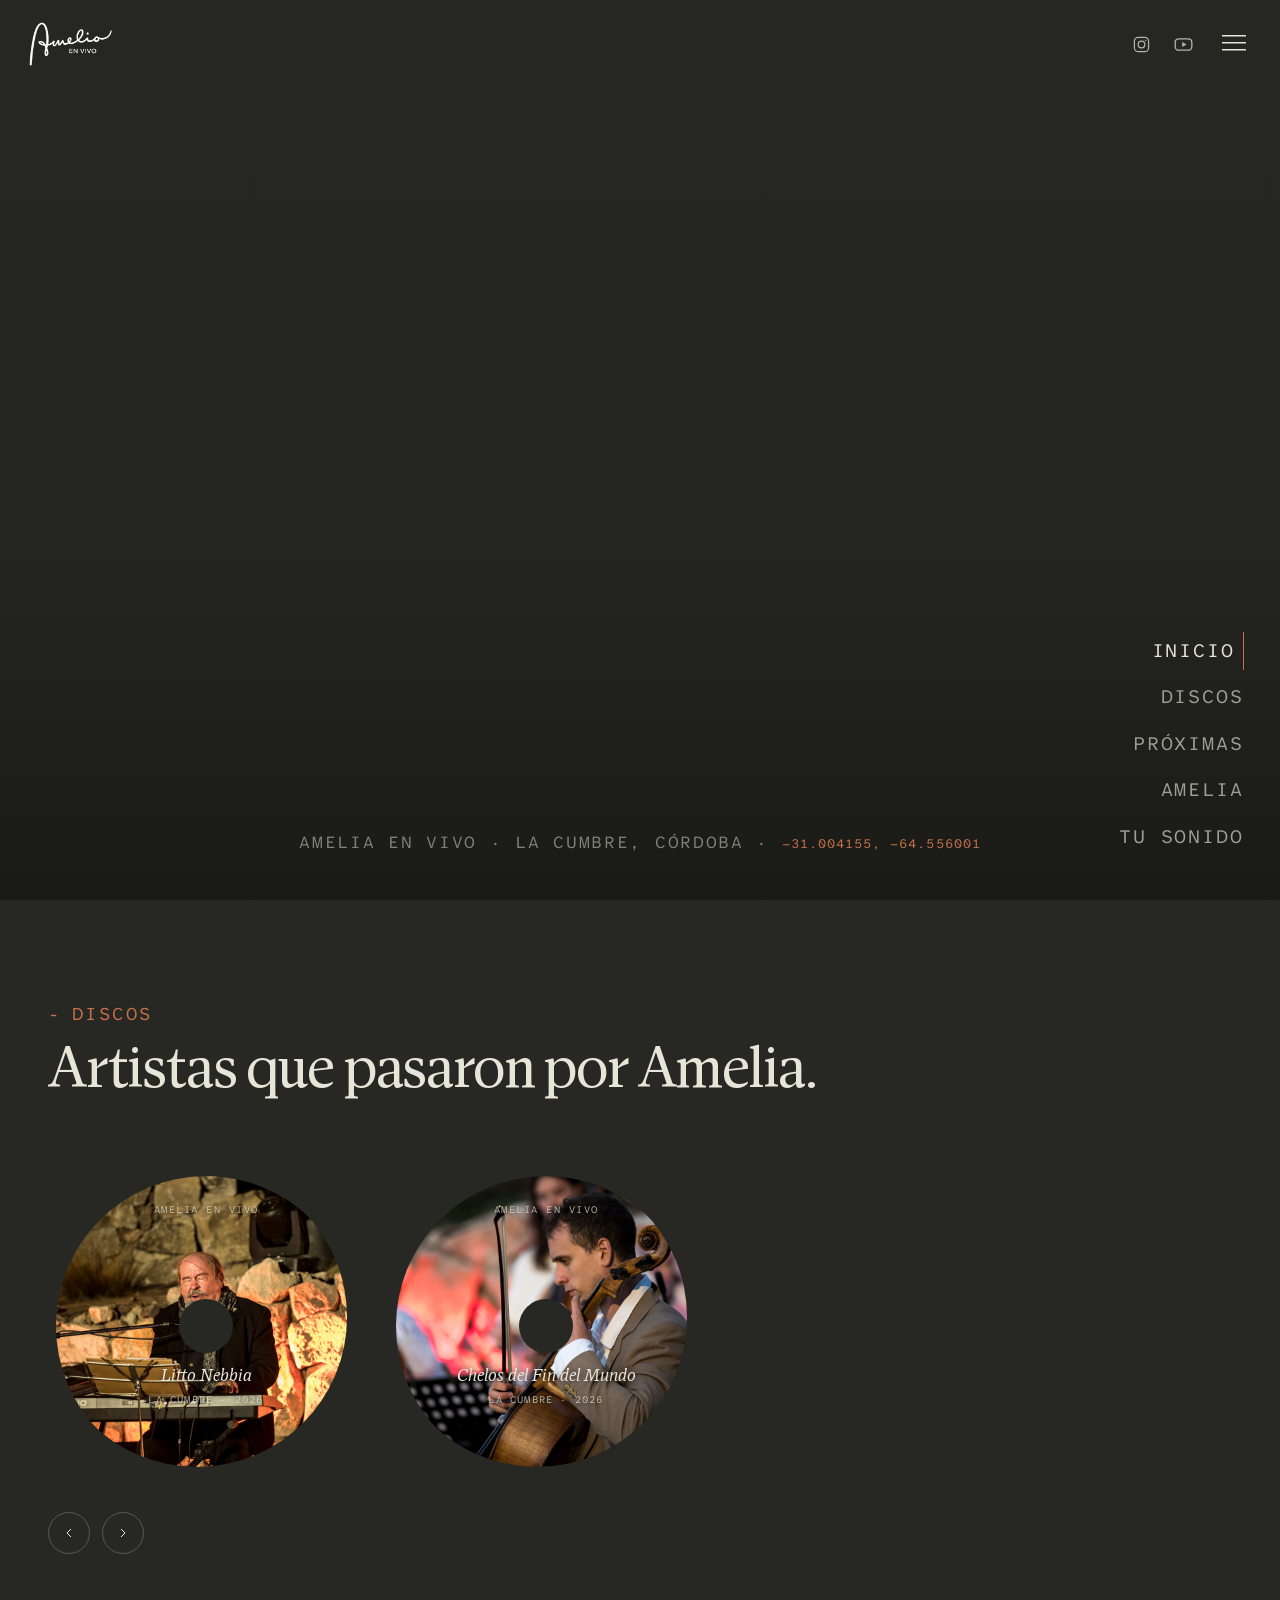
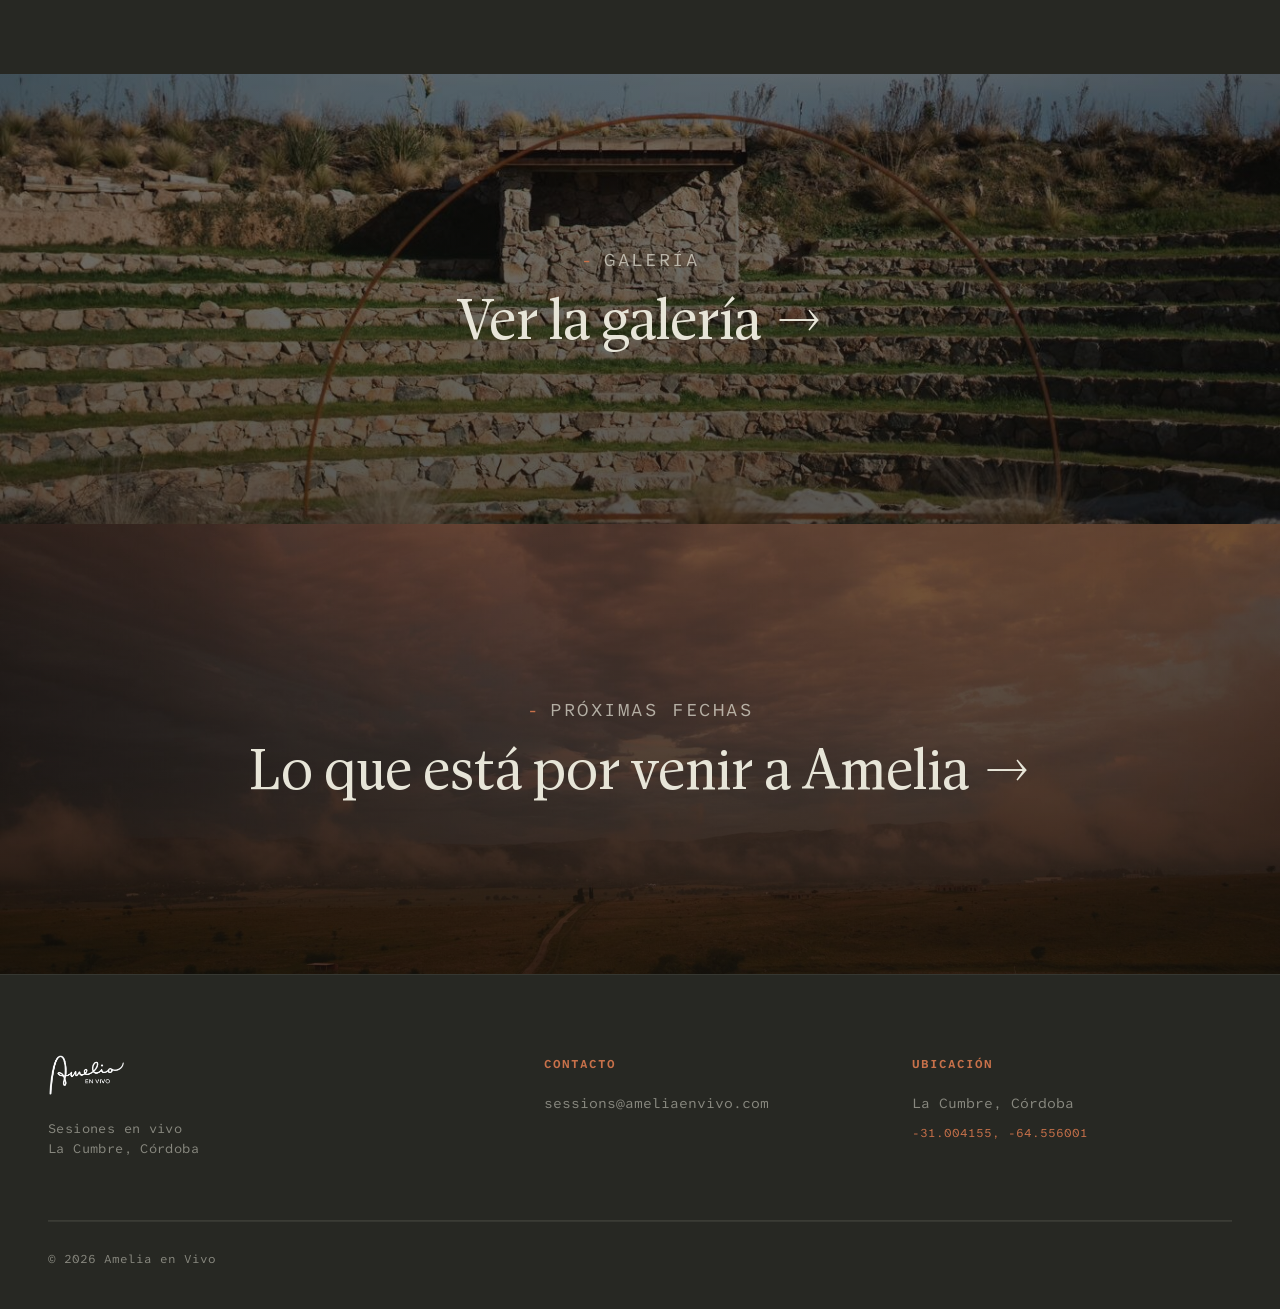
==== web/index.html @ 361a7086 "Sumar tipografia Antonia, foto de Finca Amelia, tarjeta Coro Caledonia y link Discos - Antonia (H1/H" ====
<!DOCTYPE html>
<html lang="es">
<head>
<meta charset="UTF-8">
<meta name="viewport" content="width=device-width, initial-scale=1.0">
<title>Amelia en Vivo · La Cumbre, Córdoba</title>
<meta name="description" content="Amelia en Vivo. Música en vivo, de cerca. La Cumbre, Córdoba.">
<link rel="icon" type="image/x-icon" href="images/favicon.ico">
<link rel="icon" type="image/png" sizes="512x512" href="images/favicon-512.png">
<link rel="icon" type="image/png" sizes="192x192" href="images/favicon-192.png">
<link rel="apple-touch-icon" sizes="512x512" href="images/favicon-512.png">
<link rel="preconnect" href="https://fonts.googleapis.com">
<link rel="preconnect" href="https://fonts.gstatic.com" crossorigin>
<link rel="stylesheet" href="css/styles.css">
</head>
<body>
<nav class="nav-colors">
  <a href="index.html" class="nav-colors-logo">
    <img src="images/logo-amelia.png" alt="Amelia en Vivo" style="height:44px;width:auto;">
  </a>
  <div class="nav-colors-right">
    <a href="https://www.instagram.com/ameliaenvivo/" target="_blank" rel="noopener" class="nav-colors-social" aria-label="Instagram">
      <svg width="19" height="19" viewBox="0 0 24 24" fill="none" stroke="currentColor" stroke-width="1.5">
        <rect x="3" y="3" width="18" height="18" rx="5"/>
        <circle cx="12" cy="12" r="4.2"/>
        <circle cx="17.2" cy="6.8" r="0.9" fill="currentColor" stroke="none"/>
      </svg>
    </a>
    <a href="https://www.youtube.com/@AmeliaEnVivo" target="_blank" rel="noopener" class="nav-colors-social" aria-label="YouTube">
      <svg width="21" height="21" viewBox="0 0 24 24" fill="none" stroke="currentColor" stroke-width="1.5">
        <rect x="2.5" y="5.5" width="19" height="13" rx="4"/>
        <path d="M10.5 9.2l5 2.8-5 2.8z" fill="currentColor" stroke="none"/>
      </svg>
    </a>
    <button class="nav-colors-burger" aria-label="Menú" id="menuOpen">
      <svg width="24" height="16" viewBox="0 0 24 16" fill="none">
        <rect y="0" width="24" height="1.5" fill="currentColor"/>
        <rect y="7" width="24" height="1.5" fill="currentColor"/>
        <rect y="14" width="24" height="1.5" fill="currentColor"/>
      </svg>
    </button>
  </div>
</nav>

<!-- OVERLAY MENU -->
<div class="menu-overlay" id="menuOverlay">
  <div class="menu-overlay-inner">
    <div class="menu-overlay-top">
      <a href="index.html" class="menu-overlay-logo">
        <img src="images/logo-amelia.png" alt="Amelia en Vivo" style="height:44px;width:auto;">
      </a>
      <button class="menu-overlay-close" id="menuClose" aria-label="Cerrar">
        <svg width="20" height="20" viewBox="0 0 20 20" fill="none">
          <path d="M2 2l16 16M18 2L2 18" stroke="currentColor" stroke-width="1.5"/>
        </svg>
      </button>
    </div>
    <nav class="menu-overlay-nav">
      <a href="index.html" class="menu-overlay-link" data-page="index.html">Inicio</a>
      <a href="#discos" class="menu-overlay-link">Discos</a>
      <a href="about.html" class="menu-overlay-link" data-page="about.html">Amelia</a>
      <a href="future-sounds.html" class="menu-overlay-link" data-page="future-sounds.html">Próximas Sesiones</a>
      <a href="your-sound.html" class="menu-overlay-link" data-page="your-sound.html">Tu Sonido</a>
    </nav>
    <div class="menu-overlay-secondary">
      <a href="your-sound.html" class="menu-overlay-cta">Mandá tu demo <span>→</span></a>
      <p class="menu-overlay-cta-sub">Para tener chances de tocar en Amelia</p>
    </div>
    <div class="menu-overlay-bottom">
      <a href="mailto:sessions@ameliaenvivo.com">sessions@ameliaenvivo.com</a>
      <a href="https://instagram.com/ameliaenvivo" target="_blank" rel="noopener">Instagram</a>
    </div>
  </div>
</div>

<!-- HERO VIDEO -->
<header class="hero-colors">
  <div class="hero-colors-bg">
    <video autoplay muted loop playsinline preload="auto">
      <source src="video/reel-amelia.mp4" type="video/mp4">
    </video>
    <div class="hero-colors-overlay"></div>
  </div>

  <nav class="hero-cats">
    <a href="index.html" class="hero-cat active">Inicio</a>
    <a href="#discos" class="hero-cat">Discos</a>
    <a href="future-sounds.html" class="hero-cat">Próximas</a>
    <a href="about.html" class="hero-cat">Amelia</a>
    <a href="your-sound.html" class="hero-cat">Tu Sonido</a>
  </nav>

  <div class="hero-tagline">Amelia en Vivo · La Cumbre, Córdoba · <a href="https://www.google.com/maps/place/Amelia+La+Cumbre/@-31.0041527,-64.5572885,489m/data=!3m1!1e3!4m12!1m5!3m4!2zMzHCsDAwJzE1LjAiUyA2NMKwMzMnMjEuNiJX!8m2!3d-31.004155!4d-64.556001!3m5!1s0x942d9bf448ba1163:0xab26588932212530!8m2!3d-31.0029512!4d-64.556403!16s%2Fg%2F11rp_4b8sm" target="_blank" rel="noopener" class="hero-gps">−31.004155, −64.556001</a></div>
</header>

<!-- DISCOS -->
<section class="bg-black section-pad-lg reveal" id="discos">
  <div class="wrap">
    <div class="section-head-editorial">
      <div class="eyebrow">Discos</div>
      <h2 class="display-title" style="font-size:clamp(30px,4.6vw,62px);">Artistas que pasaron por Amelia.</h2>
    </div>

    <div class="carousel-wrap">
      <div class="carousel">

        <a href="https://www.youtube.com/watch?v=dd43VsST92w" class="cd-card" target="_blank" rel="noopener">
          <div class="cd-disc">
            <div class="cd-label-top">Amelia en vivo</div>
            <img src="images/cd-litto-nebbia.jpg" alt="Litto Nebbia en Amelia en Vivo">
            <div class="cd-overlay-info">
              <div class="cd-overlay-artist">Litto Nebbia</div>
              <div class="cd-overlay-date">La Cumbre · 2026</div>
            </div>
            <div class="cd-hole"></div>
            <div class="cd-play">
              <svg width="18" height="18" viewBox="0 0 24 24" fill="currentColor"><path d="M8 5v14l11-7z"/></svg>
            </div>
          </div>
        </a>

        <a href="https://youtube.com/@ameliaenvivo" class="cd-card" target="_blank" rel="noopener">
          <div class="cd-disc">
            <div class="cd-label-top">Amelia en vivo</div>
            <img src="images/cd-chelos-fin-del-mundo.jpg" alt="Chelos del Fin del Mundo en Amelia en Vivo">
            <div class="cd-overlay-info">
              <div class="cd-overlay-artist">Chelos del Fin del Mundo</div>
              <div class="cd-overlay-date">La Cumbre · 2026</div>
            </div>
            <div class="cd-hole"></div>
            <div class="cd-play">
              <svg width="18" height="18" viewBox="0 0 24 24" fill="currentColor"><path d="M8 5v14l11-7z"/></svg>
            </div>
          </div>
        </a>

      </div>
      <div class="carousel-nav">
        <button class="c-prev" aria-label="Anterior"><svg width="16" height="16" viewBox="0 0 24 24" fill="none" stroke="currentColor" stroke-width="1.5"><path d="M15 18l-6-6 6-6"/></svg></button>
        <button class="c-next" aria-label="Siguiente"><svg width="16" height="16" viewBox="0 0 24 24" fill="none" stroke="currentColor" stroke-width="1.5"><path d="M9 18l6-6-6-6"/></svg></button>
      </div>
    </div>
  </div>
</section>

<!-- GALERÍA (banda) -->
<a href="about.html#galeria" class="galeria-band reveal">
  <img src="images/amelia-31.jpg" alt="Amelia en Vivo">
  <div class="galeria-band-overlay"></div>
  <div class="galeria-band-text">
    <div class="eyebrow" style="justify-content:center;color:rgba(231,229,216,0.7);">Galería</div>
    <span class="galeria-band-cta">Ver la galería <span>→</span></span>
  </div>
</a>

<!-- PRÓXIMAS FECHAS -->
<a href="future-sounds.html" class="galeria-band reveal">
  <img src="images/atardecer-04.jpg" alt="Próximas sesiones en Amelia en Vivo">
  <div class="galeria-band-overlay"></div>
  <div class="galeria-band-text">
    <div class="eyebrow" style="justify-content:center;color:rgba(231,229,216,0.7);">Próximas fechas</div>
    <span class="galeria-band-cta">Lo que está por venir a Amelia <span>→</span></span>
  </div>
</a>

<footer>
  <div class="wrap">
    <div class="footer-grid">
      <div>
        <div class="footer-logo"><img src="images/logo-amelia.png" alt="Amelia en Vivo" style="height:40px;width:auto;"></div>
        <p class="footer-tag">Sesiones en vivo<br>La Cumbre, Córdoba</p>
      </div>
      <div class="footer-col">
        <h4>Contacto</h4>
        <a href="mailto:sessions@ameliaenvivo.com">sessions@ameliaenvivo.com</a>
      </div>
      <div class="footer-col">
        <h4>Ubicación</h4>
        <p>La Cumbre, Córdoba</p>
        <a href="https://www.google.com/maps/place/Amelia+La+Cumbre/@-31.0041527,-64.5572885,489m/data=!3m1!1e3!4m12!1m5!3m4!2zMzHCsDAwJzE1LjAiUyA2NMKwMzMnMjEuNiJX!8m2!3d-31.004155!4d-64.556001!3m5!1s0x942d9bf448ba1163:0xab26588932212530!8m2!3d-31.0029512!4d-64.556403!16s%2Fg%2F11rp_4b8sm" target="_blank" rel="noopener" style="color:var(--accent);font-family:var(--mono);font-size:12px;">-31.004155, -64.556001</a>
      </div>
    </div>
    <div class="divider"></div>
    <div class="footer-bottom">
      <span>© 2026 Amelia en Vivo</span>
    </div>
  </div>
</footer>

<script src="js/main.js"></script>
</body>
</html>
---- web/css/styles.css ----
/* Fonts: Atkinson Hyperlegible Mono (libre) + Antonia (licencia Atipo, cortes ópticos H1/H2/H3/Text) */
@import url('https://fonts.googleapis.com/css2?family=Atkinson+Hyperlegible+Mono:ital,wght@0,100..900;1,100..900&display=swap');

@font-face{
  font-family:'AntoniaH1';
  src:url('../fonts/AntoniaH1-Regular.woff2') format('woff2'),
      url('../fonts/AntoniaH1-Regular.woff') format('woff');
  font-weight:400;font-style:normal;font-display:swap;
}
@font-face{
  font-family:'AntoniaH1';
  src:url('../fonts/AntoniaH1-RegularItalic.woff2') format('woff2'),
      url('../fonts/AntoniaH1-RegularItalic.woff') format('woff');
  font-weight:400;font-style:italic;font-display:swap;
}
@font-face{
  font-family:'AntoniaH2';
  src:url('../fonts/AntoniaH2-Regular.woff2') format('woff2'),
      url('../fonts/AntoniaH2-Regular.woff') format('woff');
  font-weight:400;font-style:normal;font-display:swap;
}
@font-face{
  font-family:'AntoniaH2';
  src:url('../fonts/AntoniaH2-RegularItalic.woff2') format('woff2'),
      url('../fonts/AntoniaH2-RegularItalic.woff') format('woff');
  font-weight:400;font-style:italic;font-display:swap;
}
@font-face{
  font-family:'AntoniaH3';
  src:url('../fonts/AntoniaH3-Regular.woff2') format('woff2'),
      url('../fonts/AntoniaH3-Regular.woff') format('woff');
  font-weight:400;font-style:normal;font-display:swap;
}
@font-face{
  font-family:'AntoniaH3';
  src:url('../fonts/AntoniaH3-RegularItalic.woff2') format('woff2'),
      url('../fonts/AntoniaH3-RegularItalic.woff') format('woff');
  font-weight:400;font-style:italic;font-display:swap;
}
@font-face{
  font-family:'AntoniaText';
  src:url('../fonts/AntoniaText-Regular.woff2') format('woff2'),
      url('../fonts/AntoniaText-Regular.woff') format('woff');
  font-weight:400;font-style:normal;font-display:swap;
}
@font-face{
  font-family:'AntoniaText';
  src:url('../fonts/AntoniaText-RegularItalic.woff2') format('woff2'),
      url('../fonts/AntoniaText-RegularItalic.woff') format('woff');
  font-weight:400;font-style:italic;font-display:swap;
}

:root{
  --black: #272823;
  --black-soft: #34352f;
  --beige: #E7E5D8;
  --beige-deep: #DCD9C8;
  --gray: #88887F;
  --accent: #C8714A;   /* Terracota */
  --coral: #C8714A;   /* alias para compatibilidad */
  --accent-dark: #A85A35;  /* Terracota oscura */
  --coral-deep: #A85A35;  /* alias para compatibilidad */
  --green: #455B5C;
  --blue: #5E7F92;
  --mustard: #D9A458;
  --olive: #5C501C;    /* Oliva oficial brandbook */
  --blue-brand: #628599; /* Azul-gris oficial brandbook */
  --amber: #E7B05F;     /* Ámbar (reservado) */

  --serif: 'AntoniaH2', Georgia, serif;
  --serif-h1: 'AntoniaH1', Georgia, serif;
  --serif-h3: 'AntoniaH3', Georgia, serif;
  --serif-text: 'AntoniaText', Georgia, serif;
  --sans: 'Helvetica Neue', Helvetica, Arial, sans-serif;
  --mono: 'Atkinson Hyperlegible Mono', 'Courier New', monospace;

  --max: 1280px;
}

*{margin:0;padding:0;box-sizing:border-box;}

html{scroll-behavior:smooth;}

body{
  background:var(--black);
  color:var(--beige);
  font-family:var(--sans);
  font-size:17px;
  line-height:1.6;
  -webkit-font-smoothing:antialiased;
  overflow-x:hidden;
}

a{color:inherit;text-decoration:none;}

img{display:block;max-width:100%;}

.wrap{max-width:var(--max);margin:0 auto;padding:0 48px;}

/* ---------- Eyebrow / mono labels ---------- */
.eyebrow{
  font-family:var(--mono);
  font-size:18px;
  letter-spacing:0.14em;
  text-transform:uppercase;
  color:var(--accent);
  display:flex;
  align-items:center;
  gap:10px;
}
.eyebrow::before{
  content:'-';
  color:var(--accent);
  font-family:var(--mono);
  display:inline-block;
}

/* ---------- Headings ---------- */
h1,h2,h3{
  font-family:var(--serif);
  font-weight:400;
  line-height:1.08;
  letter-spacing:-0.01em;
}
h1{font-family:var(--serif-h1); font-size:clamp(44px,7.5vw,96px); letter-spacing:-0.02em;}
h2{font-size:clamp(32px,4.5vw,56px); letter-spacing:-0.015em;}
h3{font-family:var(--serif-h3); font-size:clamp(21px,2.4vw,30px);font-style:italic;font-weight:400;}

p{color:var(--gray);}
p.lead{font-size:20px;line-height:1.7;color:#C9C7B8; font-weight:300;}

/* ---------- Nav ---------- */
.nav{
  position:fixed;top:0;left:0;right:0;z-index:100;
  background:rgba(39,40,35,0.88);
  backdrop-filter:blur(10px);
  border-bottom:1px solid rgba(231,229,216,0.08);
}
.nav .wrap{
  display:grid;
  grid-template-columns:1fr auto 1fr;
  align-items:center;
  height:84px;
  gap:24px;
}
.nav-links{display:flex;gap:36px;align-items:center;}
.nav-links a{
  font-family:var(--sans);
  font-size:15px;
  letter-spacing:0.02em;
  color:var(--gray);
  position:relative;
  padding:6px 0;
  transition:color .25s ease;
}
.nav-links a:hover, .nav-links a.active{color:var(--beige);}
.nav-links a.active::after{
  content:'';
  position:absolute;left:0;bottom:-2px;
  width:100%;height:1px;
  background:var(--accent);
}
.nav-logo{
  display:flex;align-items:center;justify-content:center;
  padding:0 10px; /* área de protección: 1/5 de altura del logo (51px/5≈10px) */
}
.nav-logo svg{height:38px;width:auto;}
.nav-right-group{display:flex;align-items:center;justify-content:flex-end;gap:36px;}
.nav-right{display:flex;align-items:center;gap:24px;}
.icon-link{width:18px;height:18px;color:var(--gray);transition:color .2s;}
.icon-link:hover{color:var(--beige);}
.btn{
  font-family:var(--sans);
  font-size:12px;
  letter-spacing:0.04em;
  text-transform:uppercase;
  padding:11px 22px;
  border-radius:2px;
  border:1px solid var(--coral);
  color:var(--coral);
  background:transparent;
  cursor:pointer;
  transition:all .25s ease;
  display:inline-block;
}
.btn:hover{background:var(--accent);color:var(--black);}
.btn-solid{background:var(--accent);color:var(--black);}
.btn-solid:hover{background:var(--accent-dark);border-color:var(--accent-dark);color:#E7E5D8;}

.nav-toggle{display:none;background:none;border:none;color:var(--beige);cursor:pointer;}

/* ---------- Hero ---------- */
.hero{
  position:relative;
  min-height:100vh;
  display:flex;
  align-items:flex-end;
  overflow:hidden;
}
.hero-bg{
  position:absolute;inset:0;
  background-size:cover;
  background-position:center 30%;
  animation:slowzoom 26s ease-in-out infinite alternate;
}
@keyframes slowzoom{
  from{transform:scale(1);}
  to{transform:scale(1.06);}
}
.hero-bg::after{
  content:'';
  position:absolute;inset:0;
  background:linear-gradient(180deg, rgba(39,40,35,0.15) 0%, rgba(39,40,35,0.45) 55%, rgba(39,40,35,0.96) 100%);
}
.hero-content{
  position:relative;z-index:2;
  width:100%;
  padding:0 48px 100px;
  max-width:var(--max);
  margin:0 auto;
}
.hero h1{color:var(--beige);margin:18px 0 28px;max-width:880px;}
.hero-meta{
  display:flex;gap:40px;flex-wrap:wrap;
  font-family:var(--mono);font-size:13px;color:var(--gray);
  letter-spacing:0.03em;
}
.hero-meta strong{color:var(--beige);font-weight:500;}
.scroll-cue{
  position:absolute;bottom:36px;right:48px;z-index:2;
  font-family:var(--mono);font-size:11px;color:var(--gray);
  display:flex;flex-direction:column;align-items:center;gap:10px;
  letter-spacing:0.1em;text-transform:uppercase;
}
.scroll-cue .line{width:1px;height:36px;background:linear-gradient(var(--accent),transparent);animation:pulse 2s ease-in-out infinite;}
@keyframes pulse{0%,100%{opacity:.4;}50%{opacity:1;}}

/* ---------- Sections ---------- */
section{position:relative;}
.section-pad{padding:120px 0;}
.section-pad-sm{padding:80px 0;}
.bg-beige{background:var(--beige);color:var(--black);}
.bg-beige p{color:#5b5a4f;}
.bg-beige .eyebrow{color:var(--coral-deep);}
.bg-black{background:var(--black);}
.bg-soft{background:var(--black-soft);}

.section-head{margin-bottom:64px;max-width:680px;}
.section-head h2{margin-top:14px;}

/* ---------- Grid helpers ---------- */
.grid-2{display:grid;grid-template-columns:1fr 1fr;gap:64px;align-items:center;}
.grid-3{display:grid;grid-template-columns:repeat(3,1fr);gap:32px;}

/* ---------- About teaser (home) ---------- */
.about-teaser-img{position:relative;overflow:hidden;border-radius:2px;}
.about-teaser-img img,
.about-teaser-img video{width:100%;height:560px;object-fit:cover;object-position:center bottom;display:block;}
.about-teaser-img{cursor:pointer;}
.about-teaser-img .vid-play{
  position:absolute;top:50%;left:50%;
  width:74px;height:74px;margin:-37px 0 0 -37px;
  border-radius:50%;
  background:rgba(39,40,35,0.55);
  border:1px solid rgba(231,229,216,0.5);
  display:flex;align-items:center;justify-content:center;
  color:var(--beige);
  transition:all .25s ease;
  z-index:2;
  pointer-events:none;
}
.about-teaser-img:hover .vid-play{background:var(--accent);border-color:var(--accent);transform:scale(1.06);}
.about-teaser-img.is-playing .vid-play{opacity:0;}
.friends-list{margin-top:36px;display:grid;grid-template-columns:1fr 1fr;gap:10px 32px;}
.friends-list div{
  font-family:var(--mono);font-size:13px;
  padding:10px 0;border-bottom:1px solid rgba(231,229,216,0.1);
  display:flex;justify-content:space-between;gap:16px;color:var(--gray);
}
.friends-list div b{color:var(--beige);font-weight:500;font-family:var(--sans);font-size:14px;}
.friends-list div a{color:var(--gray);transition:color .2s;}
.friends-list div a:hover{color:var(--accent);}

/* ---------- Carousel (sessions) ---------- */
.carousel-wrap{position:relative;}
.carousel{
  display:flex;gap:40px;overflow-x:auto;scroll-snap-type:x mandatory;
  padding:20px 8px 28px;
  scrollbar-width:none;
}
.carousel::-webkit-scrollbar{display:none;}

/* CD component */
.cd-card{
  flex:0 0 auto;width:300px;scroll-snap-align:start;
  display:block;
  text-decoration:none;
}
.cd-disc{
  position:relative;
  width:300px;height:300px;
  border-radius:50%;
  overflow:hidden;
  background:transparent;
  transition:transform .4s ease, box-shadow .4s ease;
  box-shadow:none;
}
.cd-card:hover .cd-disc{transform:scale(1.035) rotate(8deg);box-shadow:none;}
.cd-disc img{
  width:106%;height:106%;object-fit:cover;
  margin:-3%;
  filter:brightness(0.88) saturate(1.05) blur(0.4px);
  transition:filter .4s ease;
}
.cd-card:hover .cd-disc img{filter:brightness(0.92) saturate(1.05) blur(0px);}
.cd-disc::before{
  content:'';
  position:absolute;inset:0;
  background:
    repeating-radial-gradient(circle at 50% 50%, rgba(255,255,255,0.05) 0px, rgba(255,255,255,0.05) 1px, transparent 2px, transparent 38px);
  pointer-events:none;
}
.cd-label-top{
  position:absolute;top:26px;left:0;right:0;text-align:center;
  font-family:var(--mono);font-size:10px;letter-spacing:0.15em;
  color:rgba(231,229,216,0.75);text-transform:uppercase;
  z-index:2;
  text-shadow:0 1px 3px rgba(0,0,0,0.5);
}
.cd-hole{
  position:absolute;top:50%;left:50%;
  width:54px;height:54px;
  margin:-27px 0 0 -27px;
  border-radius:50%;
  background:var(--black);
  z-index:2;
  box-shadow:none;
}
.cd-play{
  position:absolute;top:50%;left:50%;
  width:54px;height:54px;
  margin:-27px 0 0 -27px;
  border-radius:50%;
  z-index:3;
  display:flex;align-items:center;justify-content:center;
  color:var(--beige);opacity:0;
  transition:opacity .25s ease;
}
.cd-card:hover .cd-play{opacity:1;}
.cd-card:hover .cd-hole{background:rgba(20,21,18,0.6);}
.cd-info{padding-top:20px;text-align:center;}
.cd-info .tag{font-family:var(--mono);font-size:11px;color:var(--accent);letter-spacing:0.06em;text-transform:uppercase;}
.cd-info h3{margin-top:6px;font-style:normal;font-size:21px;color:var(--beige);}

.carousel-nav{display:flex;gap:12px;margin-top:8px;}
.carousel-nav button{
  width:42px;height:42px;border-radius:50%;border:1px solid rgba(231,229,216,0.25);
  background:none;color:var(--beige);cursor:pointer;display:flex;align-items:center;justify-content:center;
  transition:all .2s;
}
.carousel-nav button:hover{border-color:var(--accent);color:var(--accent);}

/* ---------- Galería band (home → galería) ---------- */
.galeria-band{
  position:relative;display:block;
  height:50vh;min-height:300px;overflow:hidden;
}
.galeria-band img{
  width:100%;height:100%;object-fit:cover;
  filter:brightness(0.62);
  transition:transform .6s ease, filter .4s ease;
}
.galeria-band:hover img{transform:scale(1.04);filter:brightness(0.72);}
.galeria-band-overlay{
  position:absolute;inset:0;
  background:linear-gradient(rgba(20,21,18,0.25),rgba(20,21,18,0.5));
}
.galeria-band-text{
  position:absolute;inset:0;z-index:2;
  display:flex;flex-direction:column;align-items:center;justify-content:center;gap:18px;
}
.galeria-band-cta{
  font-family:var(--serif);font-weight:400;
  font-size:clamp(30px,4.5vw,58px);
  color:var(--beige);line-height:1;
  display:flex;align-items:center;gap:14px;
}
.galeria-band-cta span{display:inline-block;transition:transform .25s ease;}
.galeria-band:hover .galeria-band-cta span{transform:translateX(8px);}

/* ---------- Gallery grid ---------- */
.gallery{
  display:grid;
  grid-template-columns:repeat(4,1fr);
  grid-auto-rows:200px;
  gap:14px;
}
.gallery img{width:100%;height:100%;object-fit:cover;border-radius:2px;}
.gallery .g-big{grid-column:span 2;grid-row:span 2;}
.gallery .g-tall{grid-row:span 2;}

/* ---------- Future Sounds cards - formato brandbook (ticket/phone) ---------- */
.fs-grid{
  display:grid;
  grid-template-columns:repeat(3, 1fr);
  gap:32px;
}
.fs-card{
  display:flex;flex-direction:column;
  border-radius:28px;
  overflow:hidden;
  text-decoration:none;color:inherit;
  position:relative;
  transition:transform .3s ease, box-shadow .3s ease;
  box-shadow:0 0 0 1px rgba(231,229,216,0.08);
}
.fs-card:hover{transform:translateY(-4px);box-shadow:0 22px 44px rgba(0,0,0,0.3), 0 0 0 1px rgba(231,229,216,0.14);}
.fs-card .fs-top{
  position:relative;
  padding:28px 26px 24px;
  min-height:190px;
  display:flex;flex-direction:column;
  overflow:hidden;
}
.fs-card .fs-diag{
  position:absolute;top:38px;right:-10px;width:62%;height:1px;
  background:currentColor;opacity:0.35;
  transform:rotate(18deg);
  transform-origin:right center;
}
.fs-card .fs-meta{
  display:flex;align-items:center;gap:10px;
  font-family:var(--mono);font-size:14px;letter-spacing:0.05em;
  position:relative;z-index:2;
  margin-bottom:18px;
}
.fs-card .fs-meta .fs-date{text-decoration:underline;text-underline-offset:3px;flex-shrink:0;}
.fs-card .fs-name-row{
  display:flex;justify-content:space-between;align-items:flex-end;
  margin-top:auto;
  position:relative;z-index:2;
  gap:10px;
}
.fs-card .fs-name-row h3{
  font-family:var(--sans);font-weight:600;font-style:normal;
  font-size:30px;line-height:1.12;
  text-decoration:underline;text-underline-offset:6px;
  text-decoration-thickness:1.5px;
}
.fs-card .fs-num{
  font-family:var(--sans);font-weight:600;font-size:30px;
  opacity:0.9;flex-shrink:0;
}
.fs-card .fs-sub{
  margin-top:10px;font-size:16px;line-height:1.5;
  position:relative;z-index:2;
  max-width:90%;
}
.fs-card .fs-img{height:280px;overflow:hidden;background:var(--black-soft);}
.fs-card .fs-img img{width:100%;height:100%;object-fit:cover;display:block;transition:transform .5s ease;}
.fs-card:hover .fs-img img{transform:scale(1.04);}
.fs-card .fs-bio{
  padding:26px 26px 28px;
  background:var(--black-soft);
  flex:1;
}
.fs-card .fs-bio p{font-size:16px;line-height:1.65;color:var(--gray);}
.fs-card .fs-bio p b{color:var(--beige);font-weight:500;font-style:normal;}
.fs-card .fs-bottom{
  padding:20px 26px 26px;
  background:var(--black-soft);
  display:flex;justify-content:space-between;align-items:center;
  border-top:1px solid rgba(231,229,216,0.08);
}
.fs-card .fs-bottom .fs-dots{font-family:var(--mono);font-size:13px;letter-spacing:3px;color:var(--gray);}
.fs-card .fs-ticket-btn{
  font-family:var(--mono);font-size:13px;letter-spacing:0.06em;text-transform:uppercase;
  display:flex;align-items:center;gap:8px;
  color:var(--accent);
  border:1px solid var(--accent);
  padding:9px 16px;border-radius:20px;
  transition:all .25s ease;
}
.fs-card:hover .fs-ticket-btn{background:var(--accent);}
.fs-card:hover .fs-ticket-btn span{color:var(--black);}
.fs-card .fs-ticket-btn span{transition:color .25s ease;}

.fs-card.fs-coral .fs-top{background:var(--coral);color:#2b1208;}
.fs-card.fs-blue .fs-top{background:var(--blue);color:#0d1b22;}
.fs-card.fs-beige .fs-top{background:var(--beige);color:var(--black);}
.fs-card.fs-beige .fs-meta{color:var(--coral-deep);}
.fs-card.fs-beige .fs-diag{background:var(--coral-deep);opacity:0.5;}
.fs-card.fs-olive .fs-top{background:var(--olive);color:var(--beige);}

.empty-state{
  padding:140px 0;text-align:center;
}
.empty-state p{font-family:var(--mono);font-size:14px;letter-spacing:0.04em;}

/* ---------- Form (your sound) ---------- */
.form-grid{display:grid;grid-template-columns:1fr 1fr;gap:64px;}
.field{margin-bottom:28px;}
.field label{
  display:block;font-family:var(--mono);font-size:12px;
  letter-spacing:0.04em;text-transform:uppercase;color:var(--gray);margin-bottom:10px;
}
.field label .req{color:var(--accent);}
.field input, .field textarea{
  width:100%;background:transparent;border:none;
  border-bottom:1px solid rgba(39,40,35,0.2);
  color:var(--beige);font-family:var(--sans);font-size:16px;
  padding:10px 2px;outline:none;transition:border-color .2s;
}
.field input:focus, .field textarea:focus{border-color:var(--accent);}
.field-row{display:grid;grid-template-columns:1fr 1fr;gap:24px;}
.field-error-msg{
  display:none;
  font-family:var(--mono);font-size:12px;letter-spacing:0.02em;
  color:#A23E1D;margin-top:8px;
}
.field.has-error input,
.field.has-error textarea{border-bottom-color:#A23E1D;}
.field.has-error .field-error-msg{display:block;}
.form-banner{
  display:none;
  font-family:var(--mono);font-size:13px;line-height:1.6;
  padding:14px 18px;border-radius:4px;margin-bottom:24px;
  border:1px solid #A23E1D;color:#A23E1D;background:rgba(162,62,29,0.06);
}
.form-banner.show{display:block;}
.form-banner.success{
  border-color:var(--green);color:var(--green);background:rgba(69,91,92,0.08);
}
.submit-btn{
  width:100%;padding:16px;background:var(--accent);color:var(--black);
  border:none;font-family:var(--sans);font-size:13px;letter-spacing:0.08em;
  text-transform:uppercase;cursor:pointer;transition:background .2s;border-radius:2px;
}
.submit-btn:hover{background:var(--accent-dark);}
.submit-btn:disabled{opacity:0.6;cursor:not-allowed;}

/* ---------- Footer ---------- */
footer{
  background:var(--black);
  border-top:1px solid rgba(231,229,216,0.08);
  padding:80px 0 40px;
}
.footer-grid{display:grid;grid-template-columns:1.4fr 1fr 1fr;gap:48px;margin-bottom:60px;}
.footer-logo{margin-bottom:24px;padding-bottom:0;} /* área de protección garantizada */
.footer-logo svg{height:44px;width:auto;}
.footer-logo img{display:block;}
.footer-tag{font-family:var(--mono);font-size:13px;color:var(--gray);letter-spacing:0.03em;}
.footer-col h4{
  font-family:var(--mono);font-size:12px;letter-spacing:0.08em;
  text-transform:uppercase;color:var(--accent);margin-bottom:18px;
}
.footer-col p, .footer-col a{
  display:block;font-size:14px;color:var(--gray);margin-bottom:10px;
  font-family:var(--mono);
}
.footer-col a:hover{color:var(--amber);}
.footer-bottom{
  border-top:1px solid rgba(231,229,216,0.08);
  padding-top:28px;
  display:flex;justify-content:space-between;
  font-family:var(--mono);font-size:12px;color:var(--gray);
  flex-wrap:wrap;gap:12px;
}

/* ---------- Misc decorative ---------- */
.divider{height:1px;background:rgba(231,229,216,0.1);margin:0;}
.signature-mark{
  position:absolute;opacity:0.05;pointer-events:none;
  font-family:var(--serif);font-style:italic;
}

/* ---------- Responsive (tablet) ---------- */
@media (max-width: 1180px) and (min-width: 981px){
  .fs-grid{grid-template-columns:repeat(2,1fr);}
}

/* ---------- Responsive ---------- */
@media (max-width: 980px){
  .wrap{padding:0 24px;}
  .nav .wrap{padding:0 20px;grid-template-columns:1fr auto 1fr;}
  .nav-links, .nav-right-group{display:none;}
  .nav.mobile-menu-open{position:fixed;height:100vh;overflow-y:auto;}
  .nav.mobile-menu-open .wrap{
    display:flex;flex-wrap:wrap;
    align-items:center;
  }
  .nav.mobile-menu-open .nav-links,
  .nav.mobile-menu-open .nav-right-group{
    background:var(--black-soft);
    width:100%;
    border-top:1px solid rgba(231,229,216,0.08);
  }
  .nav.mobile-menu-open .nav-links{
    display:flex;flex-direction:column;align-items:flex-start;gap:18px;
    padding:24px 28px;
    order:1;
  }
  .nav.mobile-menu-open .nav-right-group{
    display:flex;flex-direction:column;align-items:flex-start;gap:0;
    padding:0;
    order:2;
  }
  .nav.mobile-menu-open .nav-right-group .nav-links{
    border-top:none;order:0;
  }
  .nav.mobile-menu-open .nav-right{
    order:1;width:100%;padding:18px 28px 24px;
    border-top:1px solid rgba(231,229,216,0.08);
  }
  .nav-toggle{display:block;}
  .grid-2{grid-template-columns:1fr;gap:40px;}
  .grid-3{grid-template-columns:1fr;}
  .friends-list{grid-template-columns:1fr;}
  .gallery{grid-template-columns:repeat(2,1fr);grid-auto-rows:160px;}
  .gallery .g-big{grid-column:span 2;grid-row:span 1;height:320px;}
  .fs-grid{grid-template-columns:1fr;gap:28px;}
  .fs-card .fs-top{min-height:170px;}
  .fs-card .fs-img{height:320px;}
  .form-grid{grid-template-columns:1fr;gap:32px;}
  .field-row{grid-template-columns:1fr;}
  .footer-grid{grid-template-columns:1fr;gap:36px;}
  .cd-card, .cd-disc{width:220px;height:220px;}
  .cd-hole, .cd-play{width:42px;height:42px;margin:-21px 0 0 -21px;}
  .hero-meta{gap:24px;}
  section.section-pad{padding:80px 0;}
}

/* CD overlay info (name + date inside disc) */
.cd-overlay-info{
  position:absolute;bottom:68px;left:0;right:0;
  text-align:center;z-index:2;
  padding:0 16px;
  pointer-events:none;
}
.cd-overlay-artist{
  font-family:var(--serif-text);font-style:italic;font-size:17px;
  color:var(--beige);
  text-shadow:0 1px 6px rgba(0,0,0,0.7);
  line-height:1.2;
}
.cd-overlay-date{
  font-family:var(--mono);font-size:10px;letter-spacing:0.12em;
  text-transform:uppercase;color:rgba(231,229,216,0.75);
  margin-top:5px;
  text-shadow:0 1px 4px rgba(0,0,0,0.6);
}

/* Qué es Amelia: text + full-width video layout */
.amelia-text-block{
  max-width:820px;
  margin:0 auto;
  text-align:left;
}
@media(min-width:960px){
  .amelia-text-block{ margin-left:calc(50% - 470px); margin-right:auto; }
}
.amelia-text-block .friends-list{grid-template-columns:1fr 1fr;}
.amelia-video-full{
  margin-top:64px;
  width:100%;
  line-height:0;
}
.amelia-video-full video{
  width:100%;
  max-height:80vh;
  object-fit:cover;
  display:block;
}

/* Rama decorativa a la izquierda del texto; termina justo donde
   empieza la sección oscura siguiente (padding-bottom en 0). */
.finca-section{
  padding-bottom:0;
}
.finca-grid{
  align-items:stretch;
}
.finca-tree{
  position:relative;
  min-height:220px;
}
.finca-tree img{
  position:absolute;
  bottom:0;left:0;
  width:100%;
  height:auto;
  display:block;
}
@media(max-width:760px){
  .finca-grid{ align-items:center; }
  .finca-tree{ position:static; min-height:0; max-width:280px; margin:0 auto; }
  .finca-tree img{ position:static; width:100%; }
}


/* ═══════════════════════════════════════════════
   EDITORIAL HERO (video + coords)
═══════════════════════════════════════════════ */
.hero-video{
  position:relative;
  height:100vh;min-height:600px;
  display:flex;align-items:flex-end;
  overflow:hidden;
}
.hero-video-bg{
  position:absolute;inset:0;z-index:0;
}
.hero-video-bg video{
  width:100%;height:100%;
  object-fit:cover;display:block;
}
.hero-video-overlay{
  position:absolute;inset:0;
  background:linear-gradient(to top, rgba(25,26,22,0.82) 0%, rgba(25,26,22,0.18) 55%, rgba(25,26,22,0.05) 100%);
}
.hero-content-editorial{
  position:relative;z-index:2;
  padding:0 0 80px;
}
.hero-title-editorial{
  font-size:clamp(52px,9vw,120px);
  line-height:1.0;
  letter-spacing:-0.03em;
  color:var(--beige);
  font-style:normal;
  margin:0;
}
/* Texto introductorio "Amelia" (about hero) */
.hero-amelia-text{
  max-width:640px;
  margin-top:22px;
}
.hero-amelia-text p{
  font-family:var(--sans);
  color:#EFEDE2;
  font-size:clamp(15px,1.55vw,18px);
  line-height:1.72;
  font-weight:300;
  margin-bottom:15px;
  text-shadow:0 1px 10px rgba(0,0,0,0.6);
}
.hero-amelia-close{
  font-family:var(--serif) !important;
  font-size:clamp(20px,2.3vw,28px) !important;
  color:var(--beige) !important;
  font-weight:400;
  margin-top:6px !important;
}
.hero-coords{
  display:flex;
  gap:28px;
  align-items:baseline;
  margin-top:20px;
  flex-wrap:wrap;
}
.hero-location{
  font-family:var(--sans);
  font-size:18px;
  font-weight:400;
  color:var(--beige);
  letter-spacing:0.02em;
}
.hero-gps{
  font-family:var(--mono);
  font-size:13px;
  letter-spacing:0.08em;
  color:var(--coral);     /* terracota / salmón */
}
.hero-sub-editorial{
  font-family:var(--mono);
  font-size:13px;
  letter-spacing:0.12em;
  text-transform:uppercase;
  color:rgba(231,229,216,0.6);
  margin-top:16px;
}

/* ═══════════════════════════════════════════════
   EDITORIAL SECTION HEADS
═══════════════════════════════════════════════ */
.section-head-editorial{
  margin-bottom:56px;
}
.display-title{
  font-size:clamp(44px,7vw,96px);
  letter-spacing:-0.02em;
  margin-top:12px;
  line-height:1.0;
}
.section-pad-lg{
  padding:100px 0 120px;
}

/* ═══════════════════════════════════════════════
   CD DISC: fix full coverage + minimal blur
═══════════════════════════════════════════════ */
.cd-disc img{
  position:absolute;inset:0;
  width:100%;height:100%;
  object-fit:cover;
  object-position:center center;
  border-radius:50%;
  filter:brightness(1) saturate(1.05);
  transition:filter .3s ease;
}
.cd-card:hover .cd-disc img{
  filter:brightness(1.03) saturate(1.08);
}

/* ═══════════════════════════════════════════════
   CLOSING SECTION (Próximas fechas + paisaje)
═══════════════════════════════════════════════ */
.closing-section{
  position:relative;
  background:var(--black);
}
.closing-text{
  padding:100px 40px 80px;
  max-width:var(--max);
  margin:0 auto;
  position:relative;z-index:2;
}
.closing-landscape{
  position:relative;
  width:100%;
  height:55vh;
  min-height:360px;
  overflow:hidden;
}
.closing-landscape img{
  width:100%;height:100%;
  object-fit:cover;
  object-position:center 40%;
  display:block;
  filter:brightness(0.72);
}

/* ═══════════════════════════════════════════════
   ABOUT HERO sub-title
═══════════════════════════════════════════════ */
.hero-sub-editorial{
  font-family:var(--mono);
  font-size:13px;
  letter-spacing:0.14em;
  text-transform:uppercase;
  color:rgba(231,229,216,0.55);
  margin-top:18px;
}

/* About bg-beige eyebrow override */
.bg-beige .eyebrow{
  color:var(--coral-deep);
}


/* ═══════════════════════════════════════════════
   NAV COLORS x STUDIOS STYLE
═══════════════════════════════════════════════ */
.nav-colors{
  position:fixed;top:0;left:0;right:0;z-index:200;
  display:flex;align-items:center;justify-content:space-between;
  padding:22px 28px;
  pointer-events:none; /* solo los hijos son clickeables */
}
.nav-colors-logo,
.nav-colors-right{
  pointer-events:all;
}
.nav-colors-logo{
  display:flex;align-items:center;
}
.nav-colors-right{
  display:flex;align-items:center;gap:22px;
}
.nav-colors-social{
  display:flex;
  color:rgba(231,229,216,0.75);
  transition:color .2s;
}
.nav-colors-social:hover{color:var(--beige);}
.nav-colors-social svg{display:block;}
.nav-colors-burger{
  background:none;border:none;cursor:pointer;
  color:var(--beige);
  padding:6px;
  transition:opacity .2s;
}
.nav-colors-burger:hover{opacity:.65;}

/* ═══════════════════════════════════════════════
   OVERLAY MENU
═══════════════════════════════════════════════ */
.menu-overlay{
  position:fixed;inset:0;z-index:300;
  background:rgba(20,21,18,0.97);
  opacity:0;pointer-events:none;
  transition:opacity .35s ease;
  display:flex;
}
.menu-overlay.is-open{
  opacity:1;pointer-events:all;
}
.menu-overlay-inner{
  width:100%;max-width:480px;
  padding:24px 36px 40px;
  display:flex;flex-direction:column;
  height:100%;
  overflow-y:auto;
}
.menu-overlay-top{
  display:flex;align-items:center;justify-content:space-between;
  margin-bottom:52px;
}
.menu-overlay-logo{display:flex;align-items:center;}
.menu-overlay-close{
  background:none;border:none;cursor:pointer;
  color:var(--beige);padding:6px;
  transition:opacity .2s;
}
.menu-overlay-close:hover{opacity:.55;}
.menu-overlay-nav{
  display:flex;flex-direction:column;gap:6px;
  margin-bottom:48px;
}
.menu-overlay-link{
  font-family:var(--sans);
  font-size:clamp(32px,5vw,52px);
  font-weight:500;
  letter-spacing:-0.01em;
  color:rgba(231,229,216,0.45);
  text-decoration:none;
  line-height:1.15;
  transition:color .2s;
}
.menu-overlay-link:hover,
.menu-overlay-link.active{
  color:var(--beige);
}
.menu-overlay-secondary{
  border-top:1px solid rgba(231,229,216,0.12);
  padding-top:32px;
  margin-bottom:auto;
}
.menu-overlay-cta{
  font-family:var(--sans);
  font-size:18px;font-weight:500;
  color:var(--beige);
  text-decoration:none;
  display:flex;align-items:center;gap:10px;
}
.menu-overlay-cta span{font-size:22px;}
.menu-overlay-cta:hover{color:var(--coral);}
.menu-overlay-cta-sub{
  font-family:var(--mono);
  font-size:11px;letter-spacing:0.1em;text-transform:uppercase;
  color:rgba(231,229,216,0.4);margin-top:8px;
}
.menu-overlay-bottom{
  display:flex;gap:28px;padding-top:32px;
  border-top:1px solid rgba(231,229,216,0.12);
  margin-top:32px;
}
.menu-overlay-bottom a{
  font-family:var(--mono);font-size:12px;
  letter-spacing:0.1em;text-transform:uppercase;
  color:rgba(231,229,216,0.5);
  text-decoration:none;transition:color .2s;
}
.menu-overlay-bottom a:hover{color:var(--beige);}

/* ═══════════════════════════════════════════════
   HERO COLORS STYLE (full-screen video)
═══════════════════════════════════════════════ */
.hero-colors{
  position:relative;
  height:100vh;min-height:560px;
  overflow:hidden;
  display:flex;
}
.hero-colors-bg{
  position:absolute;inset:0;z-index:0;
}
.hero-colors-bg video{
  width:100%;height:100%;
  object-fit:cover;display:block;
}
.hero-colors-overlay{
  position:absolute;inset:0;
  background:linear-gradient(
    to top,
    rgba(20,21,18,0.70) 0%,
    rgba(20,21,18,0.10) 40%,
    rgba(20,21,18,0.05) 100%
  );
}

/* Categorías flotantes abajo-derecha */
.hero-cats{
  position:absolute;
  bottom:44px;right:36px;
  z-index:10;
  display:flex;flex-direction:column;
  align-items:flex-end;gap:8px;
}
.hero-cat{
  font-family:var(--mono);
  font-size:19px;letter-spacing:0.1em;text-transform:uppercase;
  color:rgba(231,229,216,0.65);
  text-decoration:none;
  transition:color .2s;
  padding:4px 0;
}
.hero-cat:hover,.hero-cat.active{color:var(--beige);}
.hero-cat.active{
  border-right:1px solid var(--coral);
  padding-right:8px;
}

/* Tagline bottom-center */
.hero-tagline{
  position:absolute;
  bottom:44px;left:50%;
  transform:translateX(-50%);
  z-index:10;
  font-family:var(--mono);
  font-size:17px;letter-spacing:0.1em;text-transform:uppercase;
  color:rgba(231,229,216,0.5);
  white-space:nowrap;
}
.hero-tagline .hero-gps{color:var(--coral);}

/* ═══════════════════════════════════════════════
   CLOSING: texto superpuesto sobre foto
═══════════════════════════════════════════════ */
.closing-section{
  position:relative;
  overflow:hidden;
}
.closing-landscape{
  position:relative;
  width:100%;height:70vh;min-height:420px;
}
.closing-landscape img{
  width:100%;height:100%;
  object-fit:cover;object-position:center 40%;
  display:block;
}
.closing-overlay{
  position:absolute;inset:0;
  background:linear-gradient(
    to top,
    rgba(20,21,18,0.85) 0%,
    rgba(20,21,18,0.45) 50%,
    rgba(20,21,18,0.15) 100%
  );
}
.closing-text{
  position:absolute;
  bottom:0;left:0;right:0;
  padding:0 40px 60px;
  z-index:2;
}


/* ═══════════════════════════════════════════════
   NAV PÁGINAS INTERNAS (links visibles arriba derecha)
═══════════════════════════════════════════════ */
.nav-inner{
  position:fixed;top:0;left:0;right:0;z-index:200;
  display:flex;align-items:center;justify-content:space-between;
  padding:20px 28px;
  background:linear-gradient(to bottom, rgba(20,21,18,0.72) 0%, transparent 100%);
  backdrop-filter:blur(0px);
  transition:background .3s;
}
.nav-inner.scrolled{
  background:rgba(20,21,18,0.90);
  backdrop-filter:blur(8px);
}
.nav-inner-links{
  display:flex;align-items:center;gap:32px;
}
.nav-inner-links a{
  font-family:var(--sans);
  font-size:13px;
  font-weight:400;
  letter-spacing:0.05em;
  text-transform:uppercase;
  color:rgba(231,229,216,0.5);
  text-decoration:none;
  transition:color .2s;
  position:relative;
  padding-bottom:3px;
}
.nav-inner-links a:hover{color:var(--beige);}
.nav-inner-links a.active{
  color:var(--beige);
}
.nav-inner-links a.active::after{
  content:'';
  position:absolute;bottom:0;left:0;right:0;
  height:1px;background:var(--coral);
}

@media(max-width:600px){
  .nav-inner-links{gap:16px;}
  .nav-inner-links a{font-size:11px;}
}

/* ═══════════════════════════════════════════════
   RESPONSIVE MOBILE FIXES (al final para tener prioridad)
═══════════════════════════════════════════════ */
@media (max-width: 760px){
  /* HERO home: las categorías (abajo-derecha) chocaban con el tagline
     (abajo-centro). El menú hamburguesa ya cubre la navegación. */
  .hero-cats{ display:none !important; }
  .hero-tagline{
    white-space:normal;
    text-align:center;
    left:50%;
    width:88%;
    max-width:520px;
    font-size:13px;
    line-height:1.6;
    bottom:28px;
  }

  /* Bandas galería / próximas fechas */
  .galeria-band{ height:40vh; min-height:240px; }
  .galeria-band-cta{
    font-size:clamp(26px,7.5vw,40px);
    text-align:center;
    padding:0 22px;
    line-height:1.15;
  }
  .galeria-band-text{ gap:14px; padding:0 16px; }

  /* Nav interna (about / próximas / tu sonido): que los links no pisen el logo */
  .nav-inner{ padding:16px 18px; flex-wrap:wrap; row-gap:8px; }
  .nav-inner-links{ gap:16px; width:100%; justify-content:flex-start; }
  .nav-inner-links a{ font-size:11px; letter-spacing:0.04em; }

  /* Hero editorial (about) */
  .hero-content-editorial{ padding:0 4px 56px; }
  .hero-title-editorial{ font-size:clamp(34px,9vw,60px); }

  /* Tarjetas próximas sesiones */
  .fs-card .fs-name-row h3, .fs-card .fs-num{ font-size:26px; }
}

@media (max-width: 420px){
  .hero-tagline{ font-size:12px; }
  .nav-inner-links{ gap:12px; }
  .nav-inner-links a{ font-size:10px; }
}

/* ═══════════════════════════════════════════════
   LIGHTBOX (galería expandible)
═══════════════════════════════════════════════ */
.gallery img{cursor:pointer;transition:transform .3s ease, opacity .3s ease;}
.gallery img:hover{transform:scale(1.02);opacity:0.88;}

.lightbox{
  position:fixed;inset:0;z-index:500;
  background:rgba(10,10,8,0.96);
  display:flex;align-items:center;justify-content:center;
  opacity:0;pointer-events:none;
  transition:opacity .3s ease;
}
.lightbox.is-open{opacity:1;pointer-events:all;}
.lightbox-img-wrap{
  max-width:90vw;max-height:88vh;
  display:flex;align-items:center;justify-content:center;
}
.lightbox-img-wrap img{
  max-width:90vw;max-height:88vh;
  object-fit:contain;
  border-radius:2px;
  display:block;
}
.lightbox-close{
  position:absolute;top:24px;right:24px;
  background:none;border:none;cursor:pointer;
  color:rgba(231,229,216,0.7);
  width:44px;height:44px;
  display:flex;align-items:center;justify-content:center;
  transition:color .2s;
}
.lightbox-close:hover{color:var(--beige);}
.lightbox-prev,.lightbox-next{
  position:absolute;top:50%;transform:translateY(-50%);
  background:none;border:none;cursor:pointer;
  color:rgba(231,229,216,0.6);
  width:52px;height:52px;
  display:flex;align-items:center;justify-content:center;
  transition:color .2s;
}
.lightbox-prev{left:20px;}
.lightbox-next{right:20px;}
.lightbox-prev:hover,.lightbox-next:hover{color:var(--beige);}
.lightbox-counter{
  position:absolute;bottom:22px;left:50%;transform:translateX(-50%);
  font-family:var(--mono);font-size:12px;letter-spacing:0.08em;
  color:rgba(231,229,216,0.45);
}

/* ═══════════════════════════════════════════════
   SCROLL REVEAL (aparición suave al scrollear)
═══════════════════════════════════════════════ */
.reveal{
  opacity:0;
  transform:translateY(32px);
  transition:opacity 0.7s ease, transform 0.7s ease;
}
.reveal.is-visible{
  opacity:1;
  transform:translateY(0);
}

/* ── Finca Amelia links (fondo beige, una columna) ── */
.friends-list-links{
  grid-template-columns:1fr;
}
.finca-link{
  font-family:var(--sans);
  font-size:17px;
  font-weight:500;
  color:var(--black);
  text-decoration:none;
  border-bottom:1px solid rgba(39,40,35,0.15);
  display:block;
  padding:2px 0 4px;
  transition:color .2s;
}
.finca-link:hover{
  color:var(--accent);
}
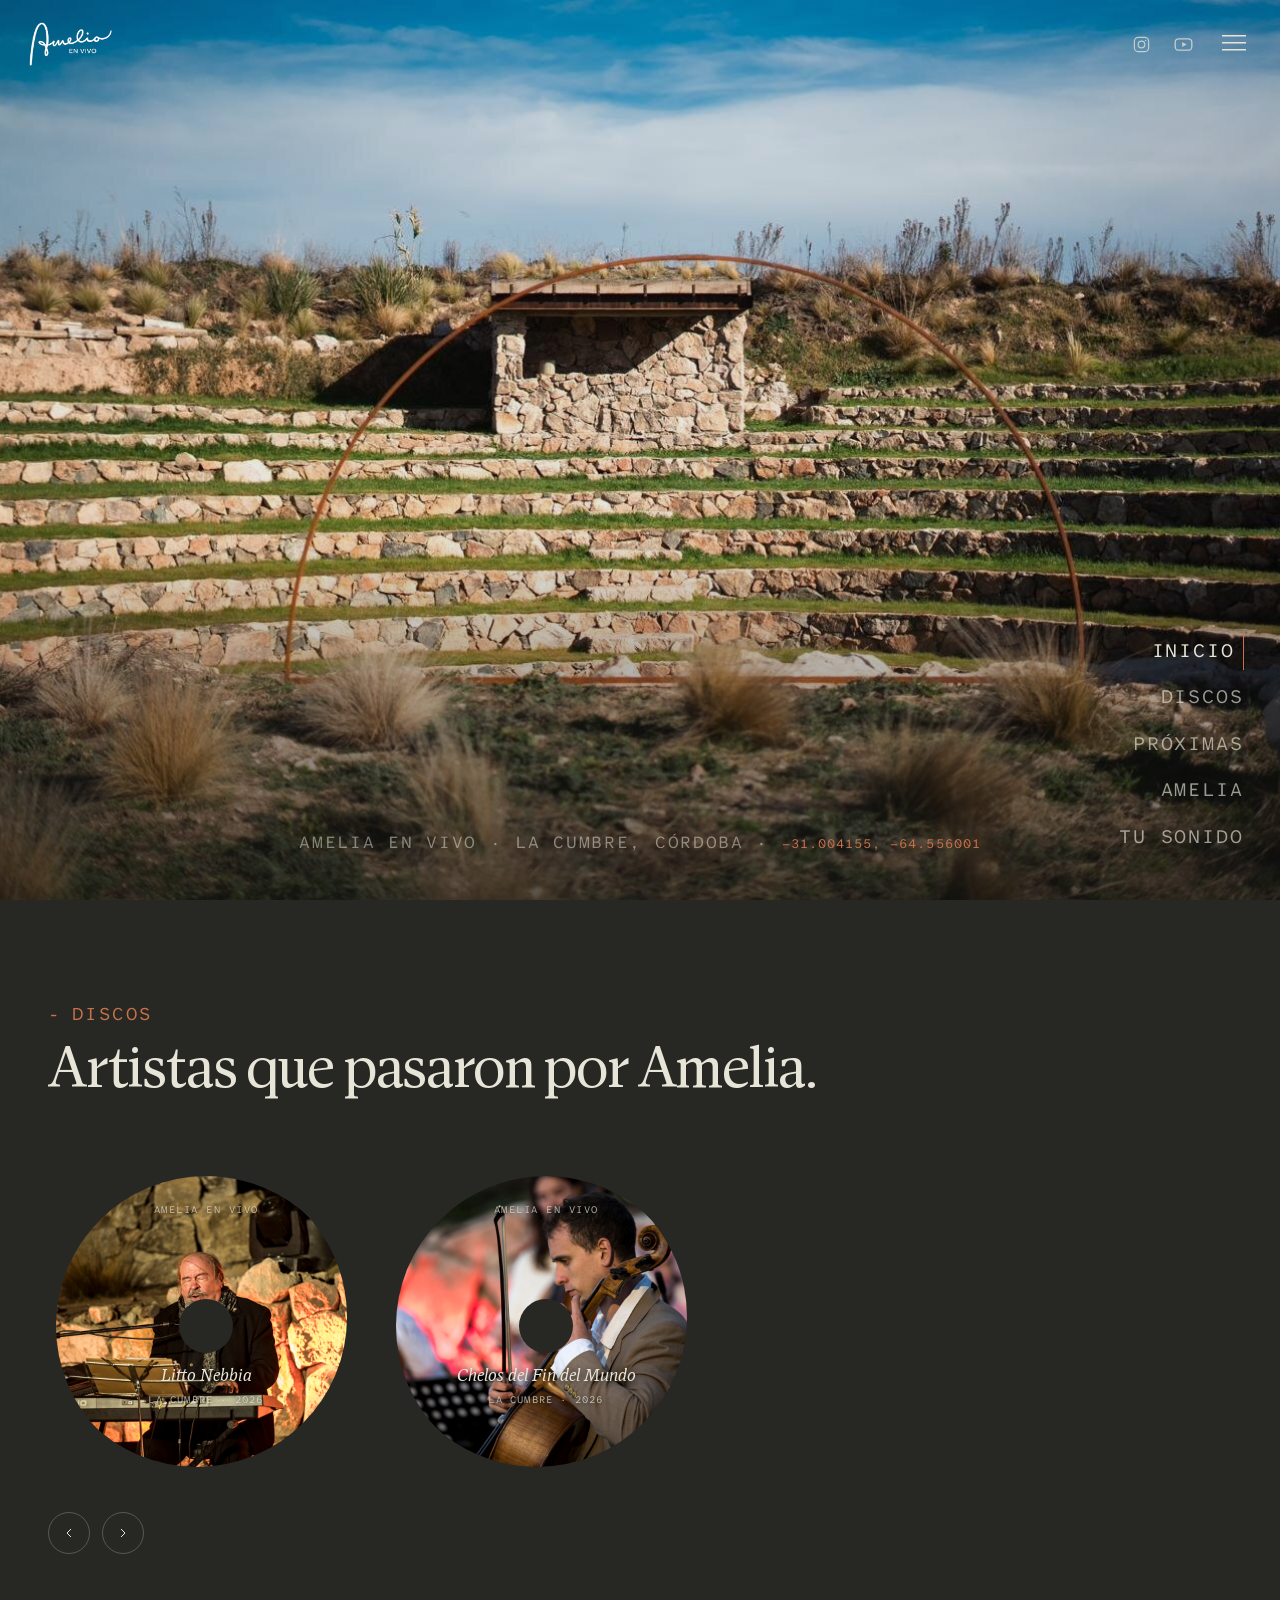
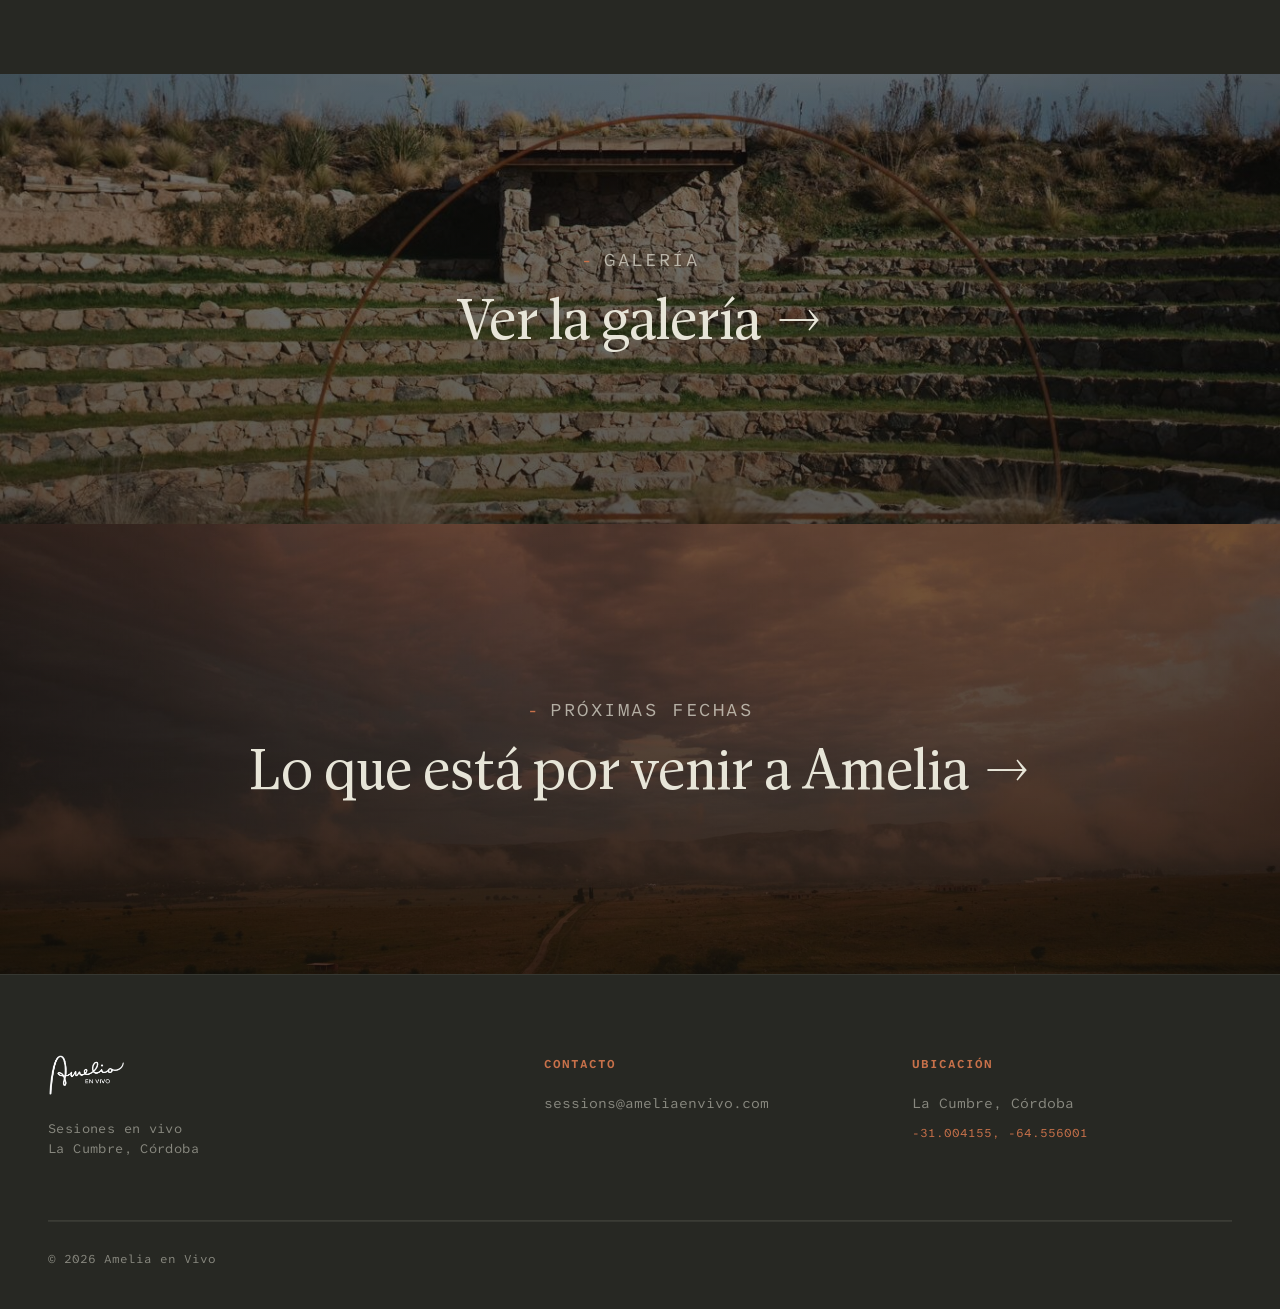
==== commit 92b06e50: "Carrusel horizontal en Proximas Sesiones, ajustes de fecha y poster del hero - Proximas Sesiones aho" ====
--- a/web/index.html
+++ b/web/index.html
@@ -76,7 +76,7 @@
 <!-- HERO VIDEO -->
 <header class="hero-colors">
   <div class="hero-colors-bg">
-    <video autoplay muted loop playsinline preload="auto">
+    <video autoplay muted loop playsinline preload="auto" poster="images/amelia-31.jpg">
       <source src="video/reel-amelia.mp4" type="video/mp4">
     </video>
     <div class="hero-colors-overlay"></div>
--- a/web/css/styles.css
+++ b/web/css/styles.css
@@ -360,6 +360,25 @@
 }
 .carousel-nav button:hover{border-color:var(--accent);color:var(--accent);}
 
+/* Flechas del carrusel de próximas sesiones: a la altura de la foto, una a cada lado */
+.fs-carousel-wrap .carousel-nav{
+  position:absolute;
+  top:374px;
+  transform:translateY(-50%);
+  left:0;right:0;
+  margin-top:0;
+  justify-content:space-between;
+  padding:0 4px;
+  pointer-events:none;
+  z-index:5;
+}
+.fs-carousel-wrap .carousel-nav button{
+  pointer-events:all;
+  background:rgba(20,21,18,0.6);
+  backdrop-filter:blur(2px);
+  box-shadow:0 6px 18px rgba(0,0,0,0.35);
+}
+
 /* ---------- Galería band (home → galería) ---------- */
 .galeria-band{
   position:relative;display:block;
@@ -399,13 +418,17 @@
 .gallery .g-big{grid-column:span 2;grid-row:span 2;}
 .gallery .g-tall{grid-row:span 2;}
 
-/* ---------- Future Sounds cards - formato brandbook (ticket/phone) ---------- */
+/* ---------- Future Sounds cards - carrusel horizontal ---------- */
 .fs-grid{
-  display:grid;
-  grid-template-columns:repeat(3, 1fr);
-  gap:32px;
-}
+  display:flex;gap:32px;
+  overflow-x:auto;scroll-snap-type:x mandatory;
+  padding:4px 4px 28px;
+  scrollbar-width:none;
+}
+.fs-grid::-webkit-scrollbar{display:none;}
 .fs-card{
+  flex:0 0 380px;
+  scroll-snap-align:start;
   display:flex;flex-direction:column;
   border-radius:28px;
   overflow:hidden;
@@ -485,7 +508,7 @@
 .fs-card:hover .fs-ticket-btn span{color:var(--black);}
 .fs-card .fs-ticket-btn span{transition:color .25s ease;}
 
-.fs-card.fs-coral .fs-top{background:var(--coral);color:#2b1208;}
+.fs-card.fs-coral .fs-top{background:var(--coral);color:#1a0a02;}
 .fs-card.fs-blue .fs-top{background:var(--blue);color:#0d1b22;}
 .fs-card.fs-beige .fs-top{background:var(--beige);color:var(--black);}
 .fs-card.fs-beige .fs-meta{color:var(--coral-deep);}
@@ -572,11 +595,6 @@
 .signature-mark{
   position:absolute;opacity:0.05;pointer-events:none;
   font-family:var(--serif);font-style:italic;
-}
-
-/* ---------- Responsive (tablet) ---------- */
-@media (max-width: 1180px) and (min-width: 981px){
-  .fs-grid{grid-template-columns:repeat(2,1fr);}
 }
 
 /* ---------- Responsive ---------- */
@@ -618,7 +636,8 @@
   .friends-list{grid-template-columns:1fr;}
   .gallery{grid-template-columns:repeat(2,1fr);grid-auto-rows:160px;}
   .gallery .g-big{grid-column:span 2;grid-row:span 1;height:320px;}
-  .fs-grid{grid-template-columns:1fr;gap:28px;}
+  .fs-grid{gap:20px;}
+  .fs-card{flex-basis:84vw;}
   .fs-card .fs-top{min-height:170px;}
   .fs-card .fs-img{height:320px;}
   .form-grid{grid-template-columns:1fr;gap:32px;}
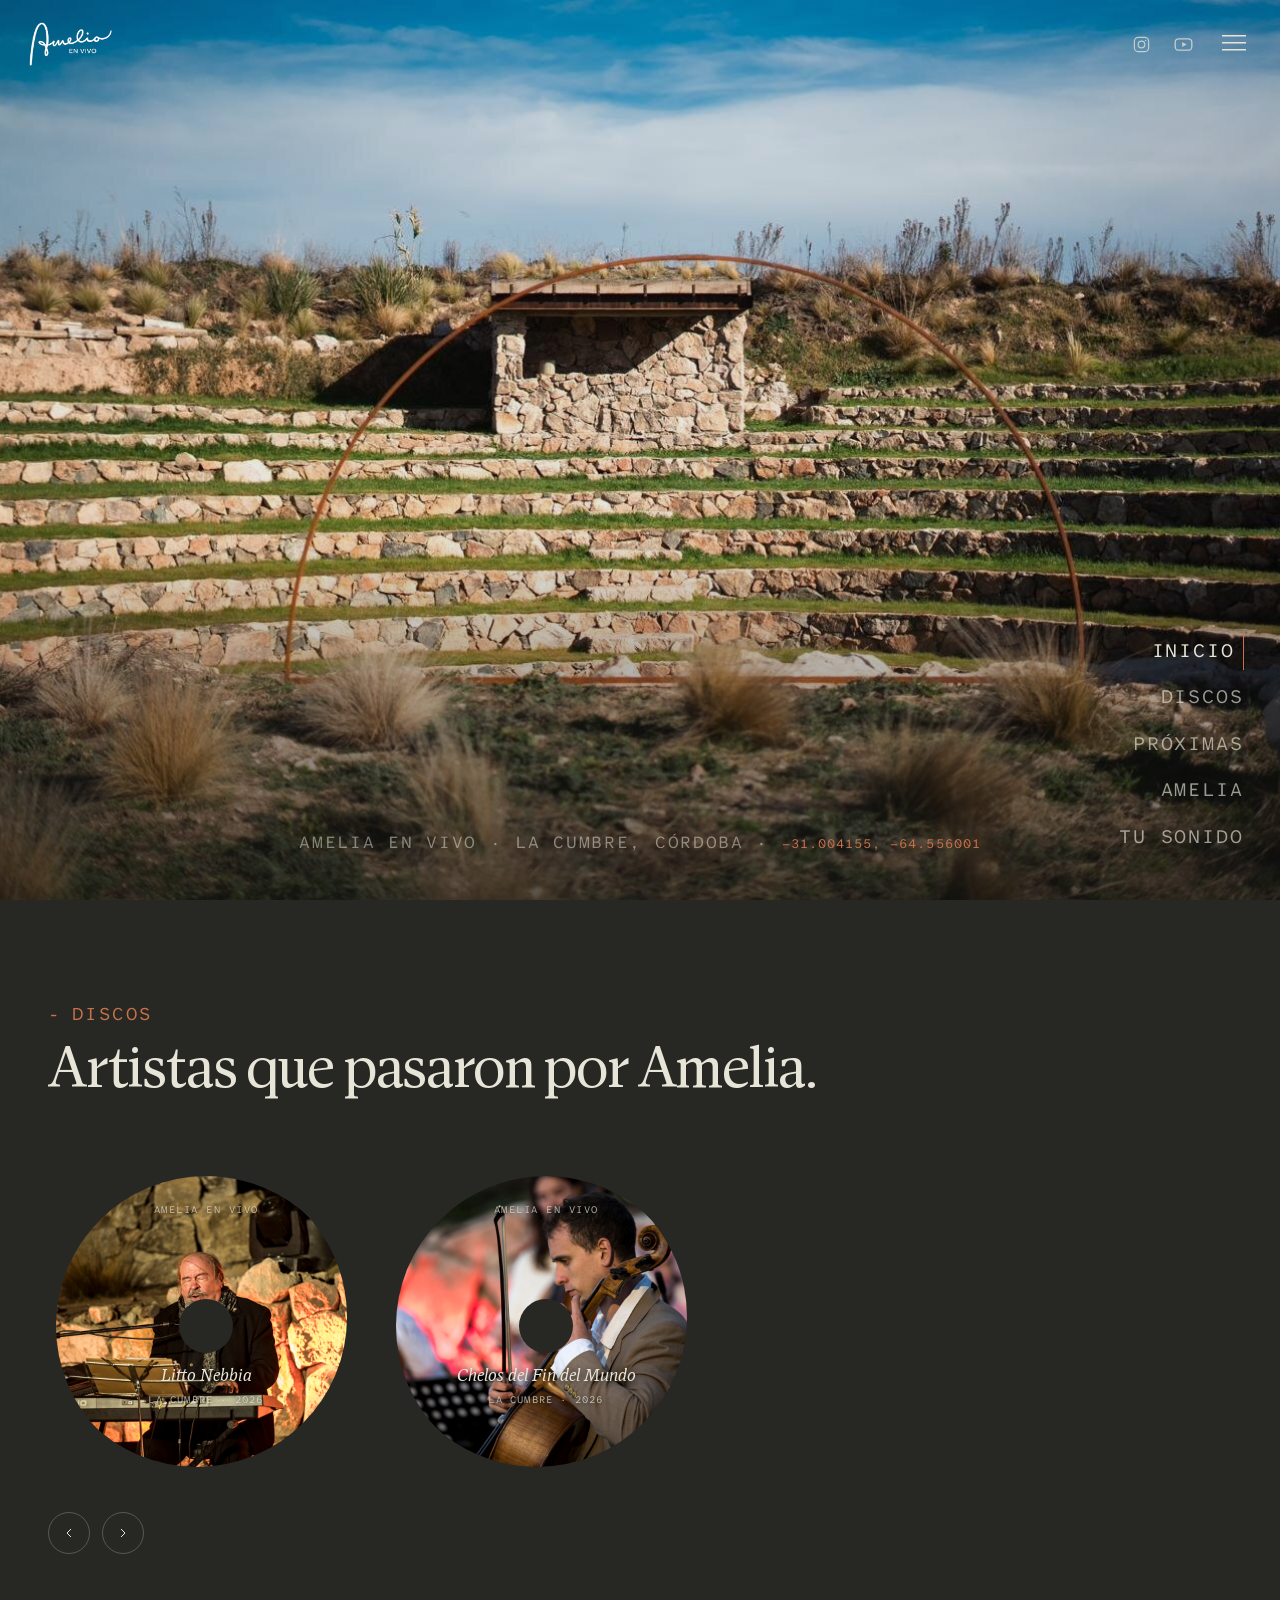
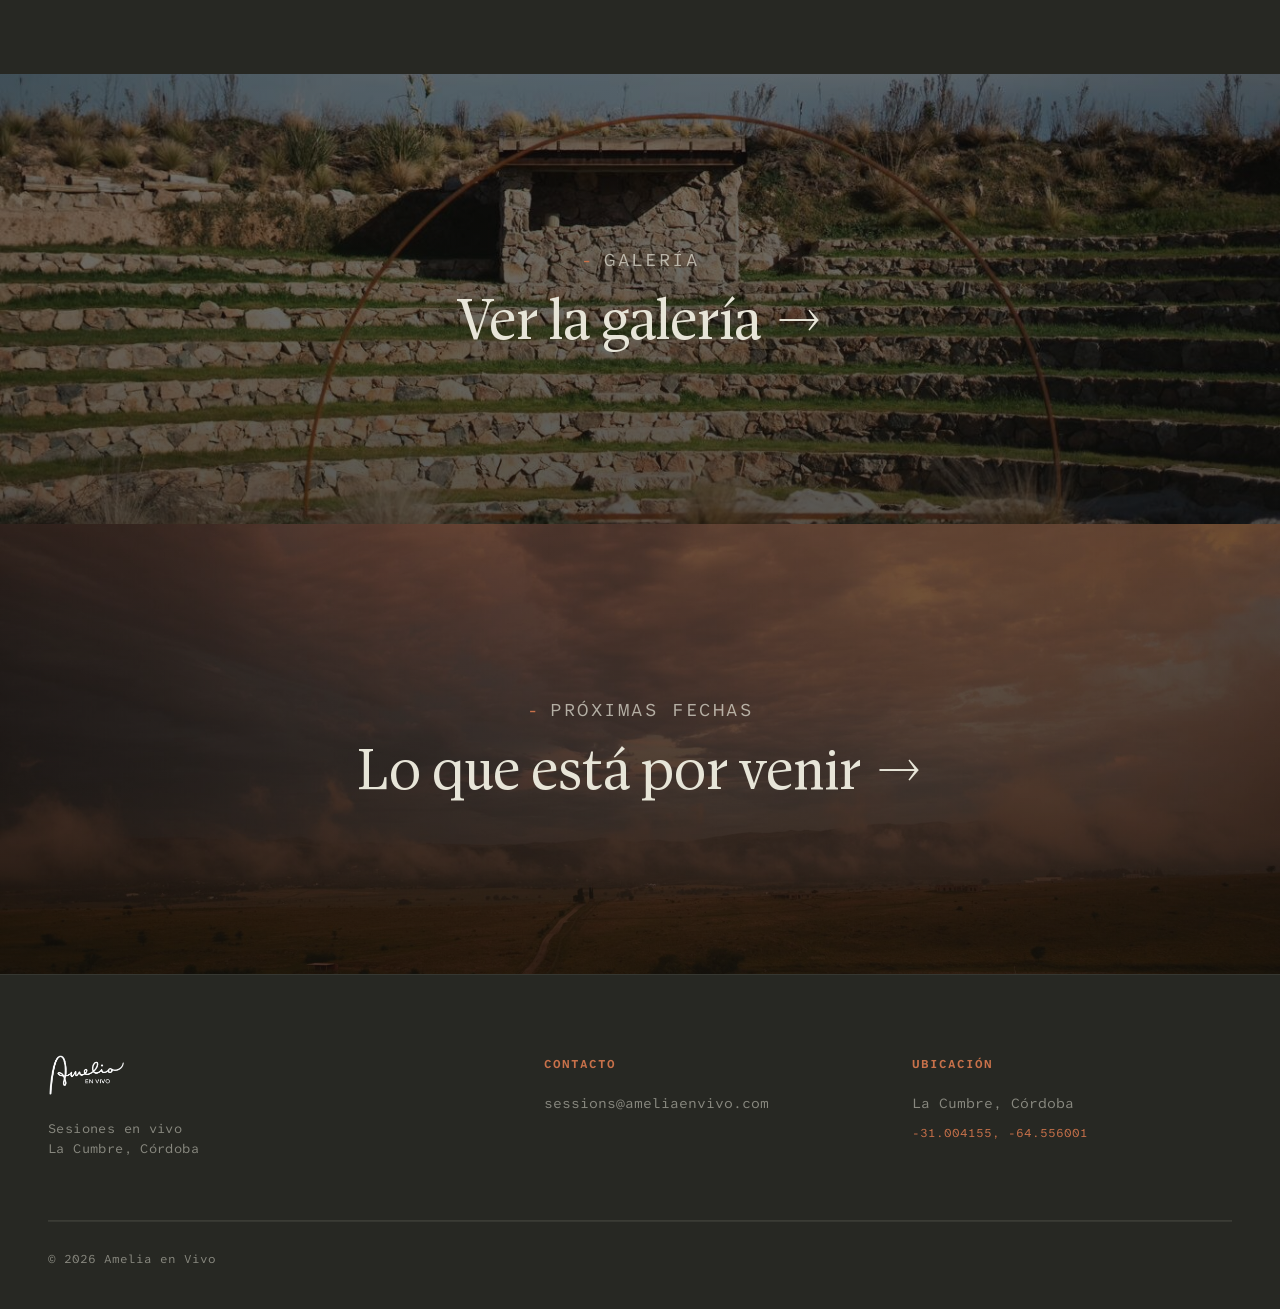
==== commit 6a2ad4fc: "03/08/2026" ====
--- a/web/index.html
+++ b/web/index.html
@@ -159,7 +159,7 @@
   <div class="galeria-band-overlay"></div>
   <div class="galeria-band-text">
     <div class="eyebrow" style="justify-content:center;color:rgba(231,229,216,0.7);">Próximas fechas</div>
-    <span class="galeria-band-cta">Lo que está por venir a Amelia <span>→</span></span>
+    <span class="galeria-band-cta">Lo que está por venir <span>→</span></span>
   </div>
 </a>
 
--- a/web/css/styles.css
+++ b/web/css/styles.css
@@ -686,7 +686,7 @@
 }
 .amelia-video-full video{
   width:100%;
-  max-height:80vh;
+  max-height:45vh;
   object-fit:cover;
   display:block;
 }
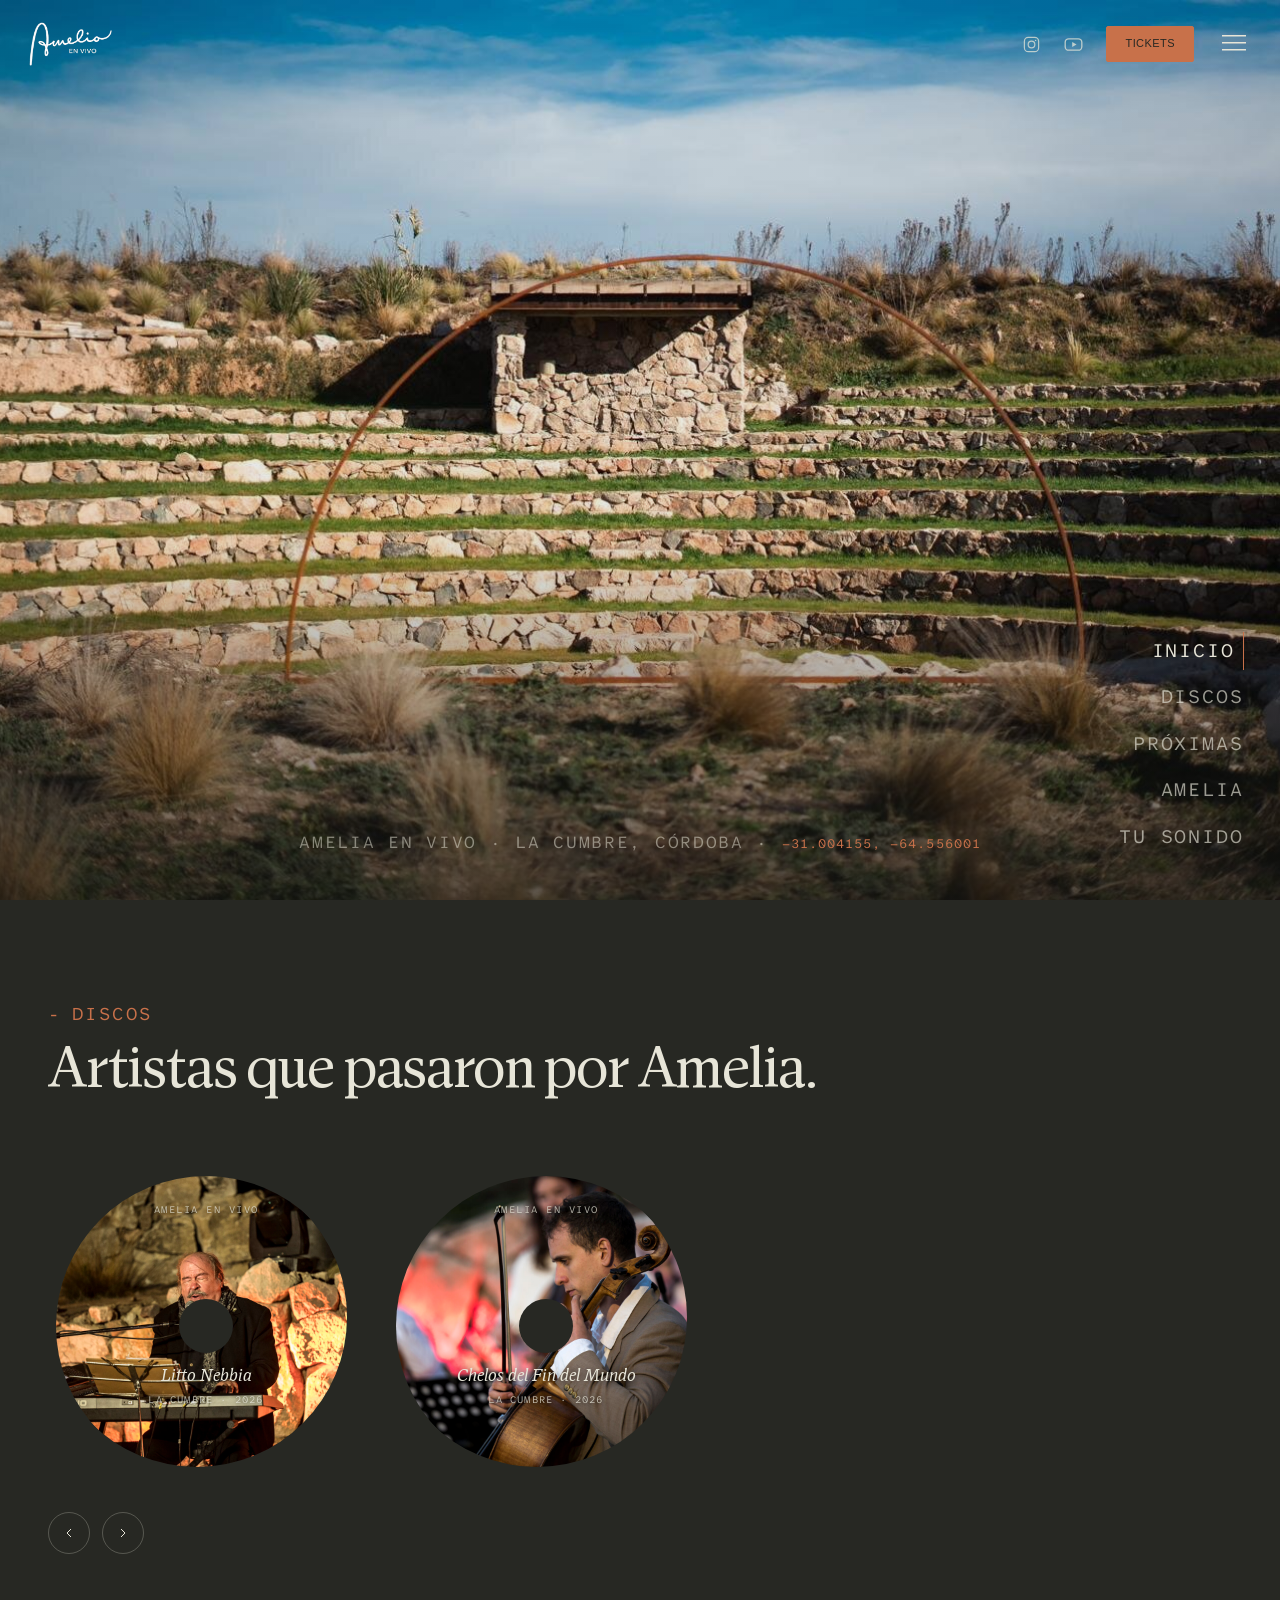
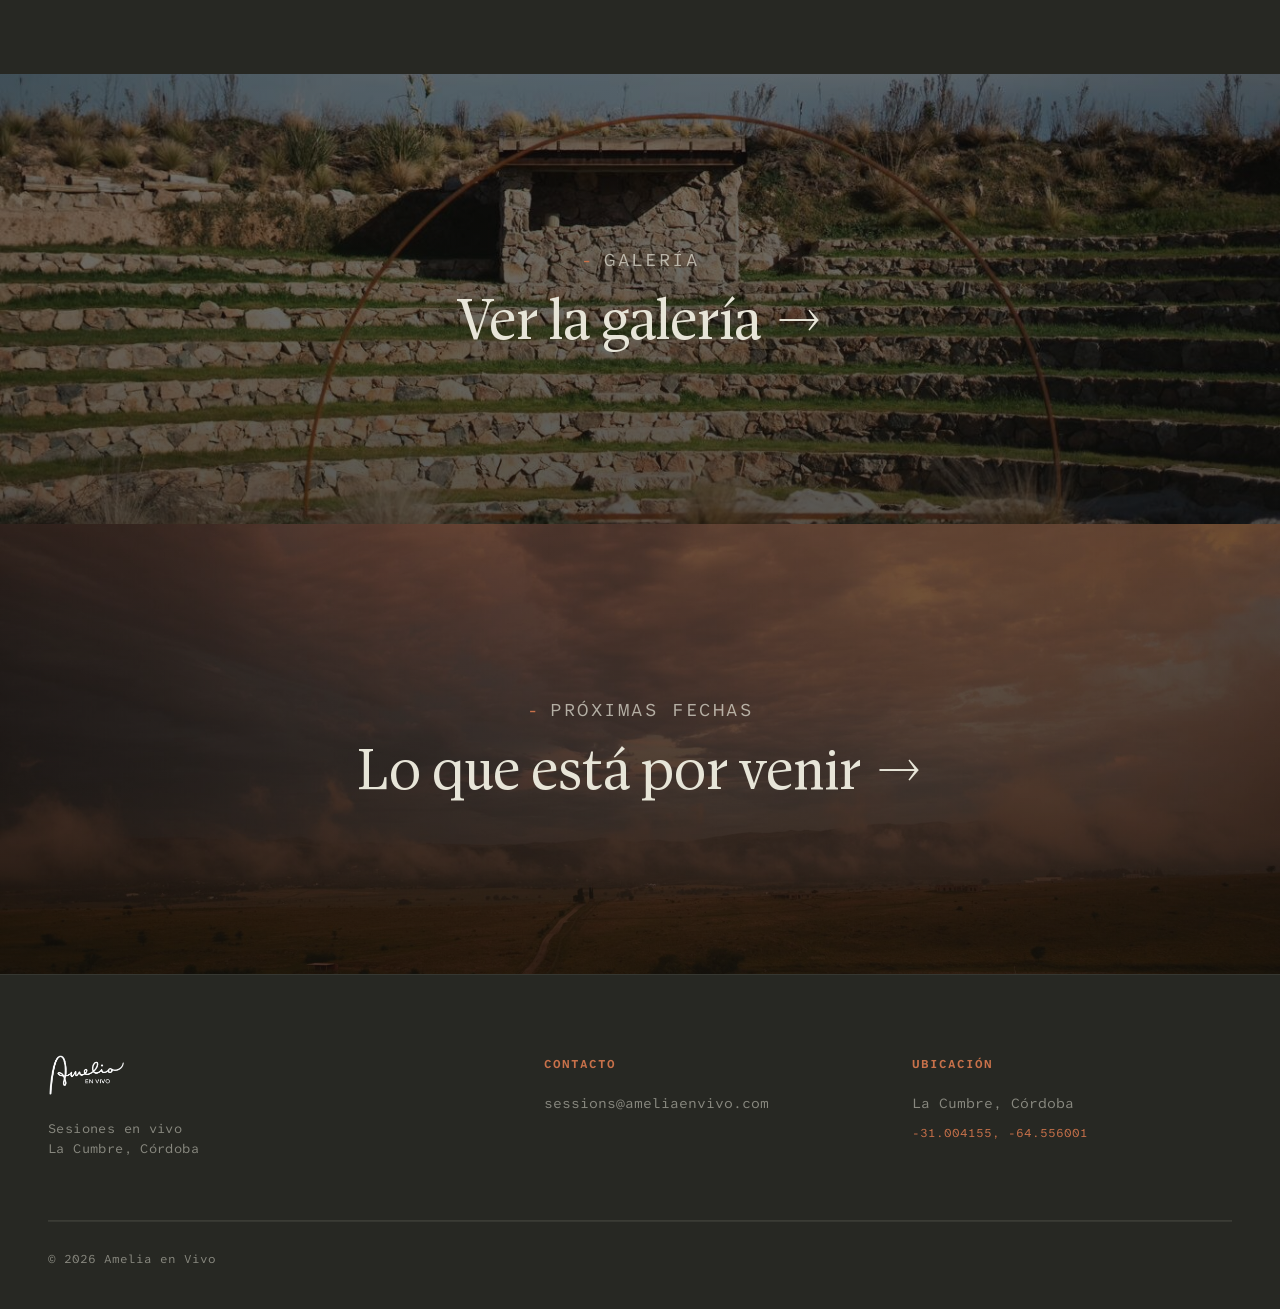
==== commit 09d0a18a: "Boton Tickets en home, link Passline y video hero - Boton "Tickets" visible en el nav del home que l" ====
--- a/web/index.html
+++ b/web/index.html
@@ -32,6 +32,7 @@
         <path d="M10.5 9.2l5 2.8-5 2.8z" fill="currentColor" stroke="none"/>
       </svg>
     </a>
+    <a href="future-sounds.html" class="btn btn-solid nav-colors-tickets">Tickets</a>
     <button class="nav-colors-burger" aria-label="Menú" id="menuOpen">
       <svg width="24" height="16" viewBox="0 0 24 16" fill="none">
         <rect y="0" width="24" height="1.5" fill="currentColor"/>
--- a/web/css/styles.css
+++ b/web/css/styles.css
@@ -910,6 +910,14 @@
   transition:opacity .2s;
 }
 .nav-colors-burger:hover{opacity:.65;}
+.nav-colors-tickets{
+  font-size:11px;
+  padding:8px 18px;
+}
+
+@media(max-width:600px){
+  .nav-colors-tickets{ padding:7px 14px;font-size:10px; }
+}
 
 /* ═══════════════════════════════════════════════
    OVERLAY MENU
@@ -1105,7 +1113,7 @@
   display:flex;align-items:center;gap:32px;
 }
 .nav-inner-links a{
-  font-family:var(--sans);
+  font-family:var(--mono);
   font-size:13px;
   font-weight:400;
   letter-spacing:0.05em;
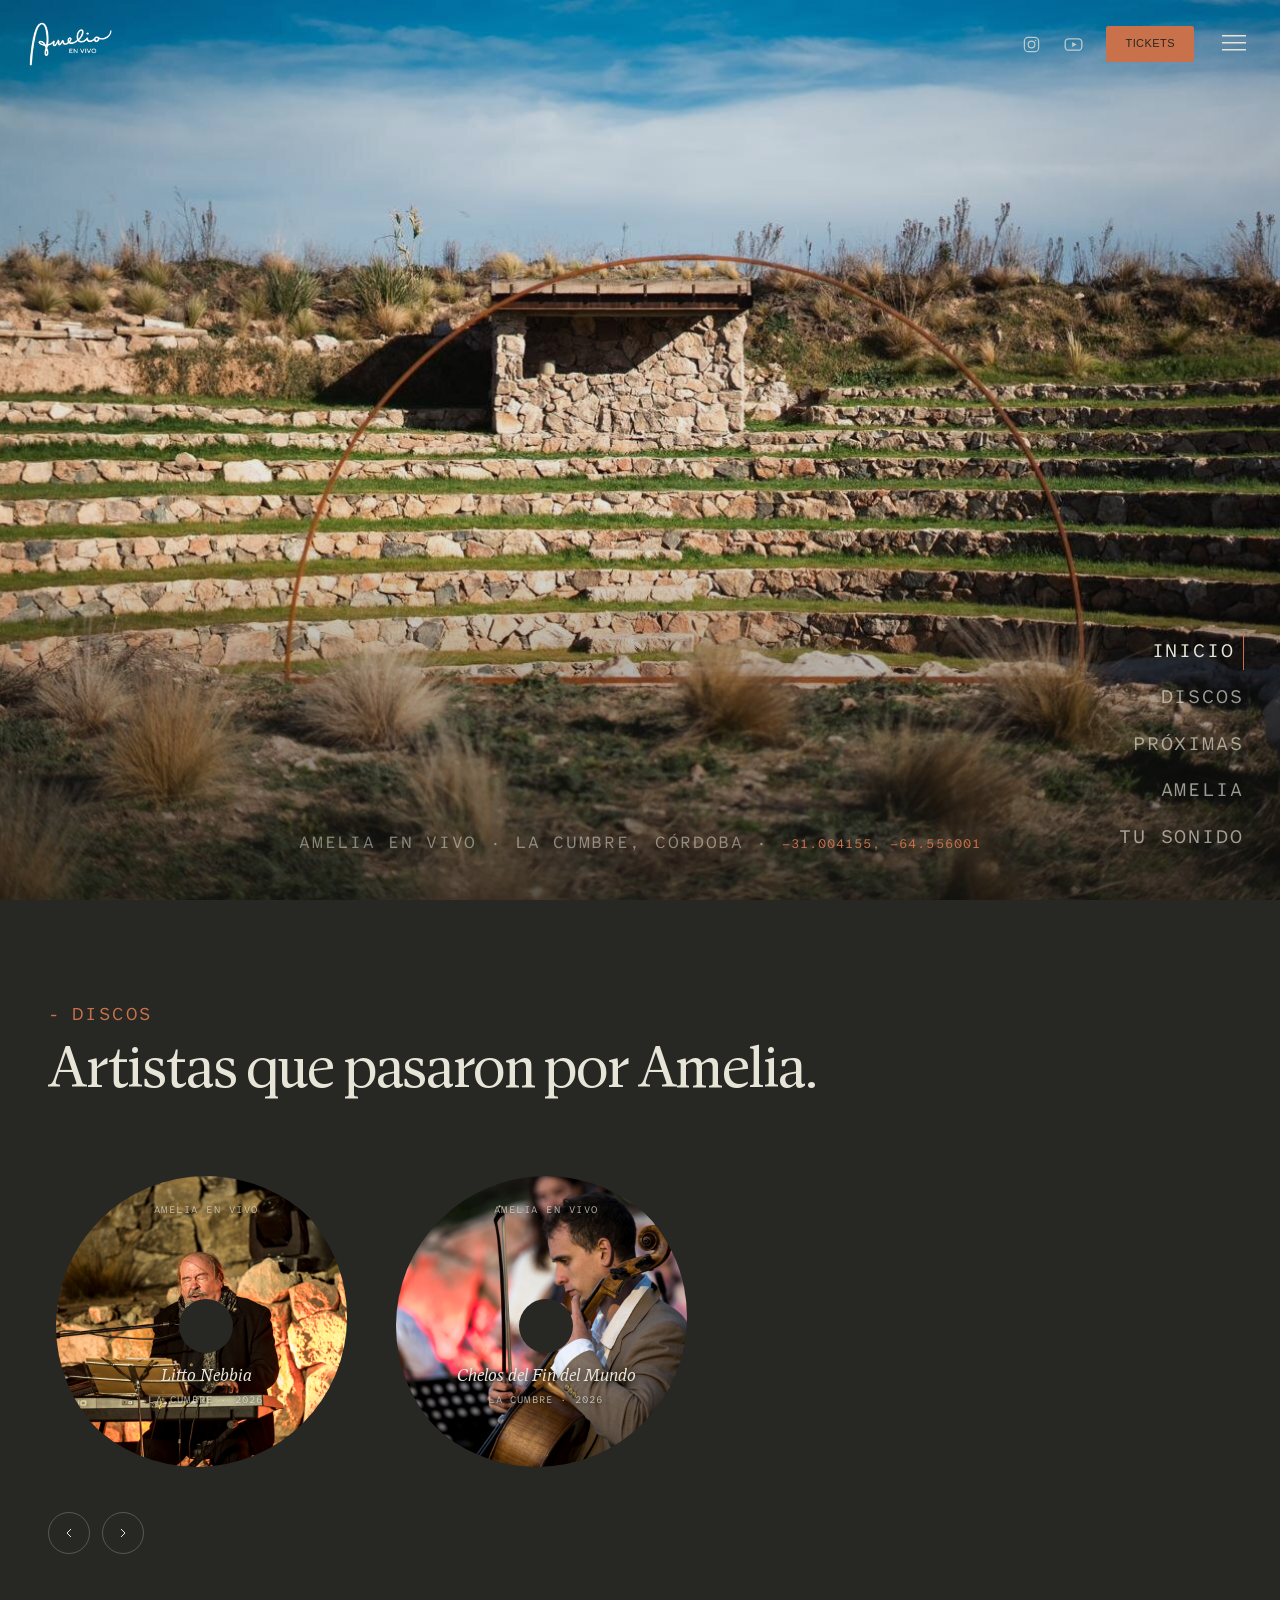
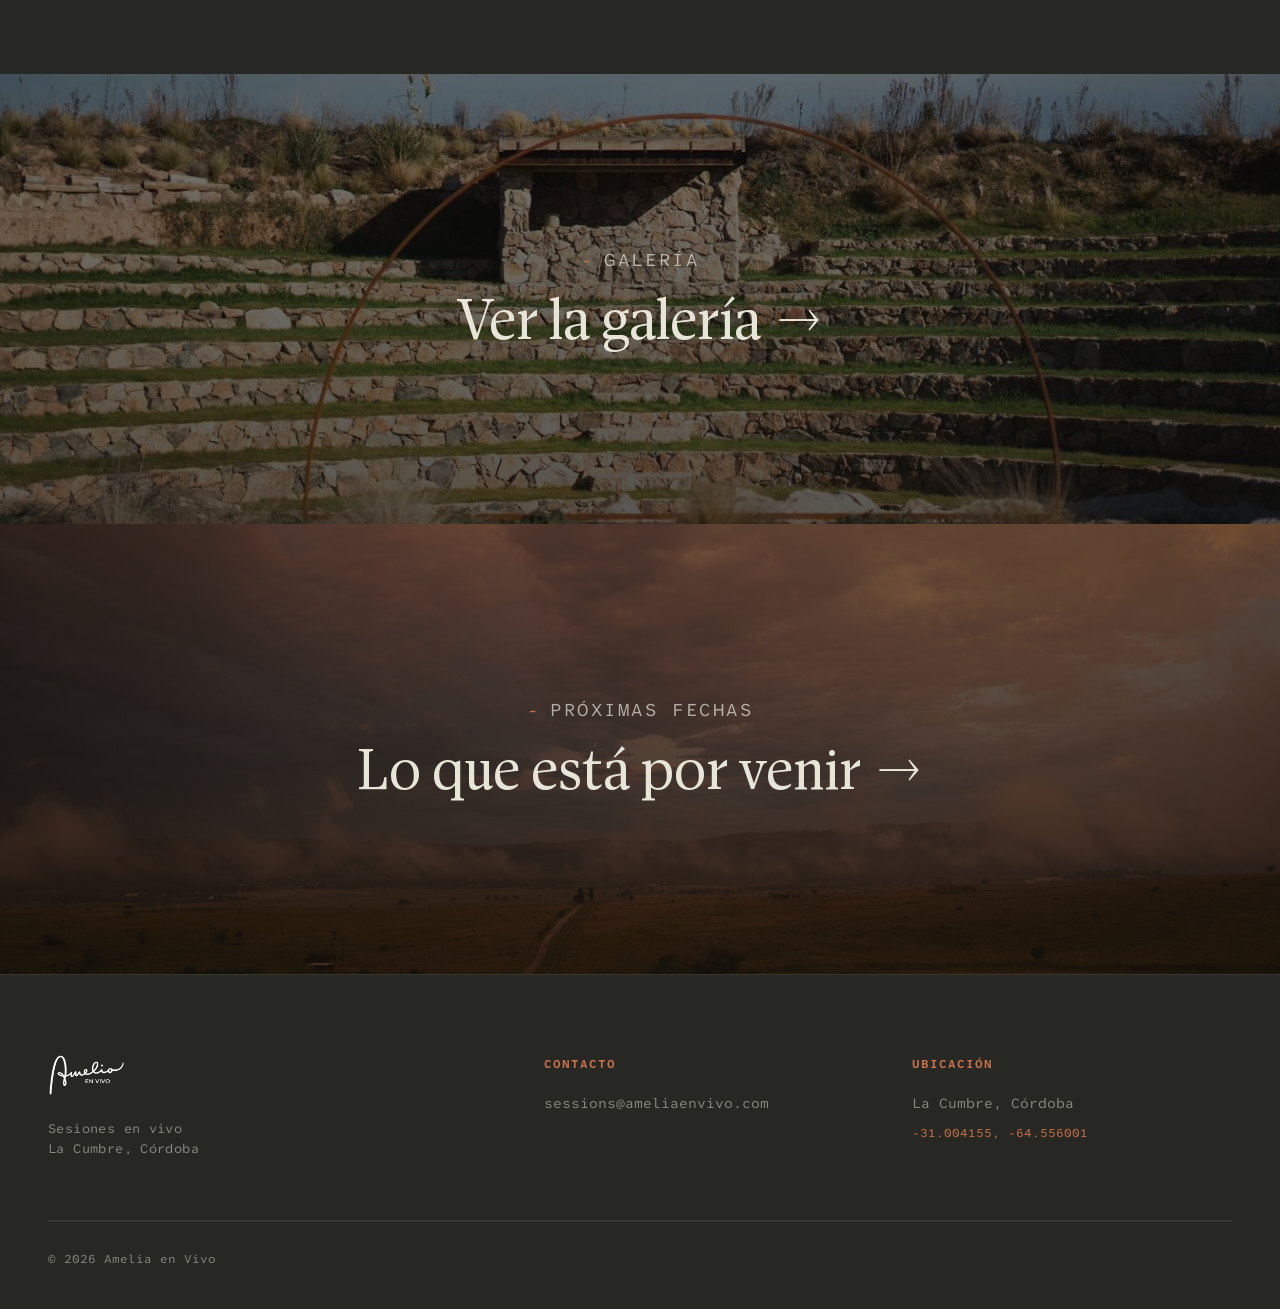
==== commit 35fff24a: "Optimizar imagenes y carga para mejorar velocidad del sitio El hero de Tu Sonido pesaba 19MB (foto s" ====
--- a/web/index.html
+++ b/web/index.html
@@ -11,6 +11,7 @@
 <link rel="apple-touch-icon" sizes="512x512" href="images/favicon-512.png">
 <link rel="preconnect" href="https://fonts.googleapis.com">
 <link rel="preconnect" href="https://fonts.gstatic.com" crossorigin>
+<link rel="stylesheet" href="https://fonts.googleapis.com/css2?family=Atkinson+Hyperlegible+Mono:ital,wght@0,100..900;1,100..900&display=swap">
 <link rel="stylesheet" href="css/styles.css">
 </head>
 <body>
@@ -77,9 +78,7 @@
 <!-- HERO VIDEO -->
 <header class="hero-colors">
   <div class="hero-colors-bg">
-    <video autoplay muted loop playsinline preload="auto" poster="images/amelia-31.jpg">
-      <source src="video/reel-amelia.mp4" type="video/mp4">
-    </video>
+    <img src="images/amelia-31.jpg" alt="Anfiteatro de Amelia en Vivo">
     <div class="hero-colors-overlay"></div>
   </div>
 
@@ -120,7 +119,7 @@
           </div>
         </a>
 
-        <a href="https://youtube.com/@ameliaenvivo" class="cd-card" target="_blank" rel="noopener">
+        <a href="https://www.youtube.com/watch?v=DNkb3WUBo3c" class="cd-card" target="_blank" rel="noopener">
           <div class="cd-disc">
             <div class="cd-label-top">Amelia en vivo</div>
             <img src="images/cd-chelos-fin-del-mundo.jpg" alt="Chelos del Fin del Mundo en Amelia en Vivo">
@@ -146,7 +145,7 @@
 
 <!-- GALERÍA (banda) -->
 <a href="about.html#galeria" class="galeria-band reveal">
-  <img src="images/amelia-31.jpg" alt="Amelia en Vivo">
+  <img src="images/amelia-31.jpg" alt="Amelia en Vivo" loading="lazy" decoding="async">
   <div class="galeria-band-overlay"></div>
   <div class="galeria-band-text">
     <div class="eyebrow" style="justify-content:center;color:rgba(231,229,216,0.7);">Galería</div>
@@ -156,7 +155,7 @@
 
 <!-- PRÓXIMAS FECHAS -->
 <a href="future-sounds.html" class="galeria-band reveal">
-  <img src="images/atardecer-04.jpg" alt="Próximas sesiones en Amelia en Vivo">
+  <img src="images/atardecer-04.jpg" alt="Próximas sesiones en Amelia en Vivo" loading="lazy" decoding="async">
   <div class="galeria-band-overlay"></div>
   <div class="galeria-band-text">
     <div class="eyebrow" style="justify-content:center;color:rgba(231,229,216,0.7);">Próximas fechas</div>
@@ -188,6 +187,24 @@
   </div>
 </footer>
 
+<!-- LA CUMBRE GASTRONÓMICA (contenido de tercero) -->
+<div class="lcg-modal-overlay" id="lcgModalOverlay">
+  <div class="lcg-modal">
+    <button class="lcg-modal-close" id="lcgModalClose" aria-label="Cerrar">
+      <svg width="16" height="16" viewBox="0 0 20 20" fill="none">
+        <path d="M2 2l16 16M18 2L2 18" stroke="currentColor" stroke-width="1.5"/>
+      </svg>
+    </button>
+    <img src="images/lcg-triptico.jpg" alt="La Cumbre Gastronómica" class="lcg-modal-img" loading="lazy" decoding="async">
+    <div class="lcg-modal-body">
+      <p class="lcg-modal-title">El Foro Gastronómico más importante de Sudamérica. Un encuentro de Cocineros para cocineros.</p>
+      <p class="lcg-modal-sub">27, 28 y 29 de octubre en Amelia. Organizado por La Cumbre Gastronómica.</p>
+      <a href="https://www.instagram.com/lacumbregastronomica/" target="_blank" rel="noopener" class="lcg-modal-cta">Ver más en Instagram</a>
+    </div>
+  </div>
+</div>
+
 <script src="js/main.js"></script>
+<script src="js/lcg-modal.js"></script>
 </body>
 </html>
--- a/web/css/styles.css
+++ b/web/css/styles.css
@@ -1,5 +1,4 @@
-/* Fonts: Atkinson Hyperlegible Mono (libre) + Antonia (licencia Atipo, cortes ópticos H1/H2/H3/Text) */
-@import url('https://fonts.googleapis.com/css2?family=Atkinson+Hyperlegible+Mono:ital,wght@0,100..900;1,100..900&display=swap');
+/* Fonts: Atkinson Hyperlegible Mono (libre, cargada via <link> en el <head>) + Antonia (licencia Atipo, cortes ópticos H1/H2/H3/Text) */
 
 @font-face{
   font-family:'AntoniaH1';
@@ -1012,7 +1011,7 @@
 .hero-colors-bg{
   position:absolute;inset:0;z-index:0;
 }
-.hero-colors-bg video{
+.hero-colors-bg img{
   width:100%;height:100%;
   object-fit:cover;display:block;
 }
@@ -1267,3 +1266,63 @@
 .finca-link:hover{
   color:var(--accent);
 }
+
+/* ═══════════════════════════════════════════════
+   LA CUMBRE GASTRONÓMICA — modal (contenido de tercero,
+   deliberadamente fuera del sistema tipográfico/color de Amelia)
+═══════════════════════════════════════════════ */
+.lcg-modal-overlay{
+  position:fixed;inset:0;z-index:600;
+  background:rgba(0,0,0,0.75);
+  display:flex;align-items:center;justify-content:center;
+  padding:20px;
+  opacity:0;visibility:hidden;
+  transition:opacity .3s ease, visibility .3s ease;
+}
+.lcg-modal-overlay.is-open{opacity:1;visibility:visible;}
+.lcg-modal{
+  position:relative;
+  width:100%;max-width:440px;
+  background:var(--black-soft);
+  border-radius:18px;
+  overflow:hidden;
+  box-shadow:0 30px 70px rgba(0,0,0,0.55);
+  transform:translateY(16px);
+  transition:transform .3s ease;
+}
+.lcg-modal-overlay.is-open .lcg-modal{transform:translateY(0);}
+.lcg-modal-close{
+  position:absolute;top:14px;right:14px;z-index:2;
+  width:32px;height:32px;border-radius:50%;
+  background:rgba(0,0,0,0.45);
+  border:none;color:#fff;
+  display:flex;align-items:center;justify-content:center;
+  cursor:pointer;
+  transition:background .2s ease;
+}
+.lcg-modal-close:hover{background:rgba(0,0,0,0.72);}
+.lcg-modal-img{display:block;width:100%;height:auto;}
+.lcg-modal-body{padding:24px 26px 28px;text-align:center;}
+.lcg-modal-title{
+  font-family:var(--sans);font-weight:600;font-size:17px;line-height:1.42;
+  color:var(--beige);margin:0 0 10px;
+}
+.lcg-modal-sub{
+  font-family:var(--sans);font-size:12.5px;line-height:1.5;
+  color:var(--gray);margin:0 0 20px;
+}
+.lcg-modal-cta{
+  display:inline-flex;align-items:center;justify-content:center;
+  font-family:var(--sans);font-size:13px;font-weight:600;letter-spacing:0.02em;
+  color:var(--black);background:var(--beige);
+  padding:12px 26px;border-radius:30px;
+  text-decoration:none;
+  transition:background .2s ease;
+}
+.lcg-modal-cta:hover{background:var(--beige-deep);}
+
+@media (max-width:480px){
+  .lcg-modal{max-width:100%;border-radius:14px;}
+  .lcg-modal-body{padding:20px 18px 24px;}
+  .lcg-modal-title{font-size:15.5px;}
+}
